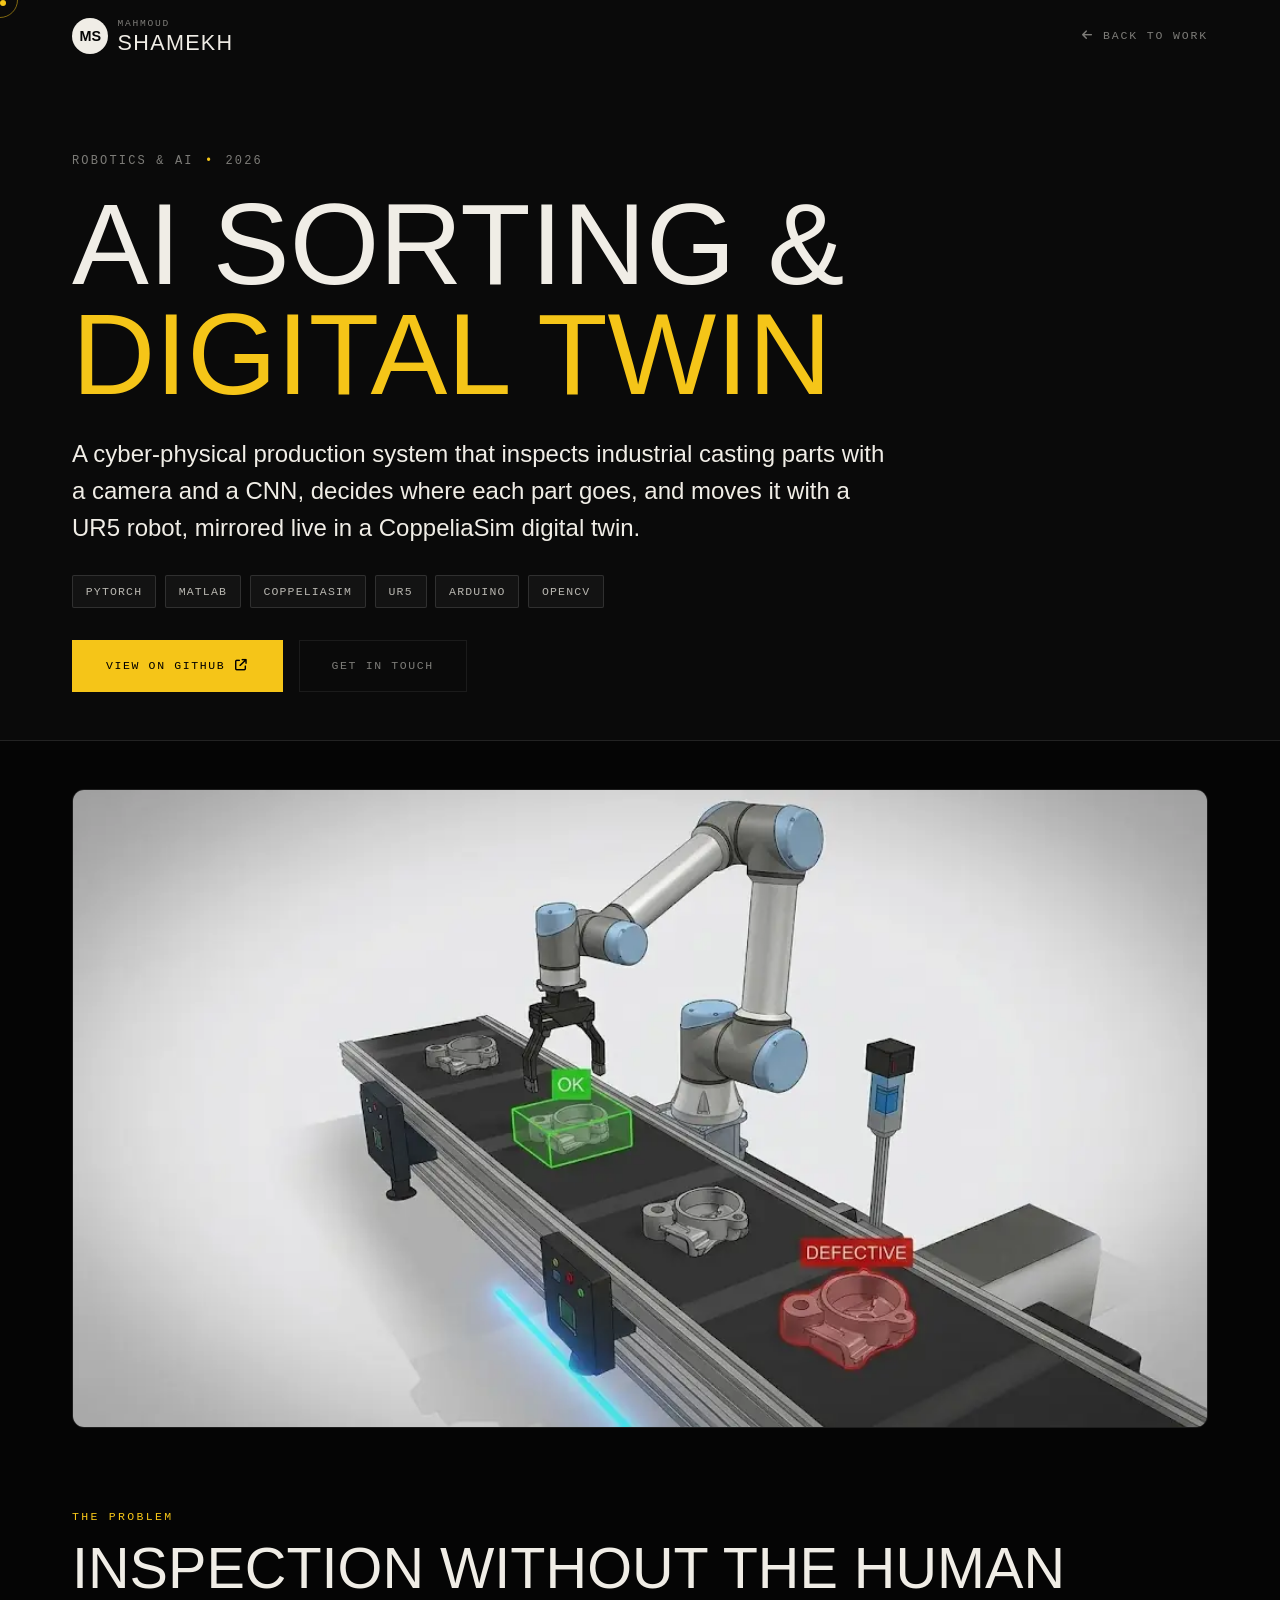
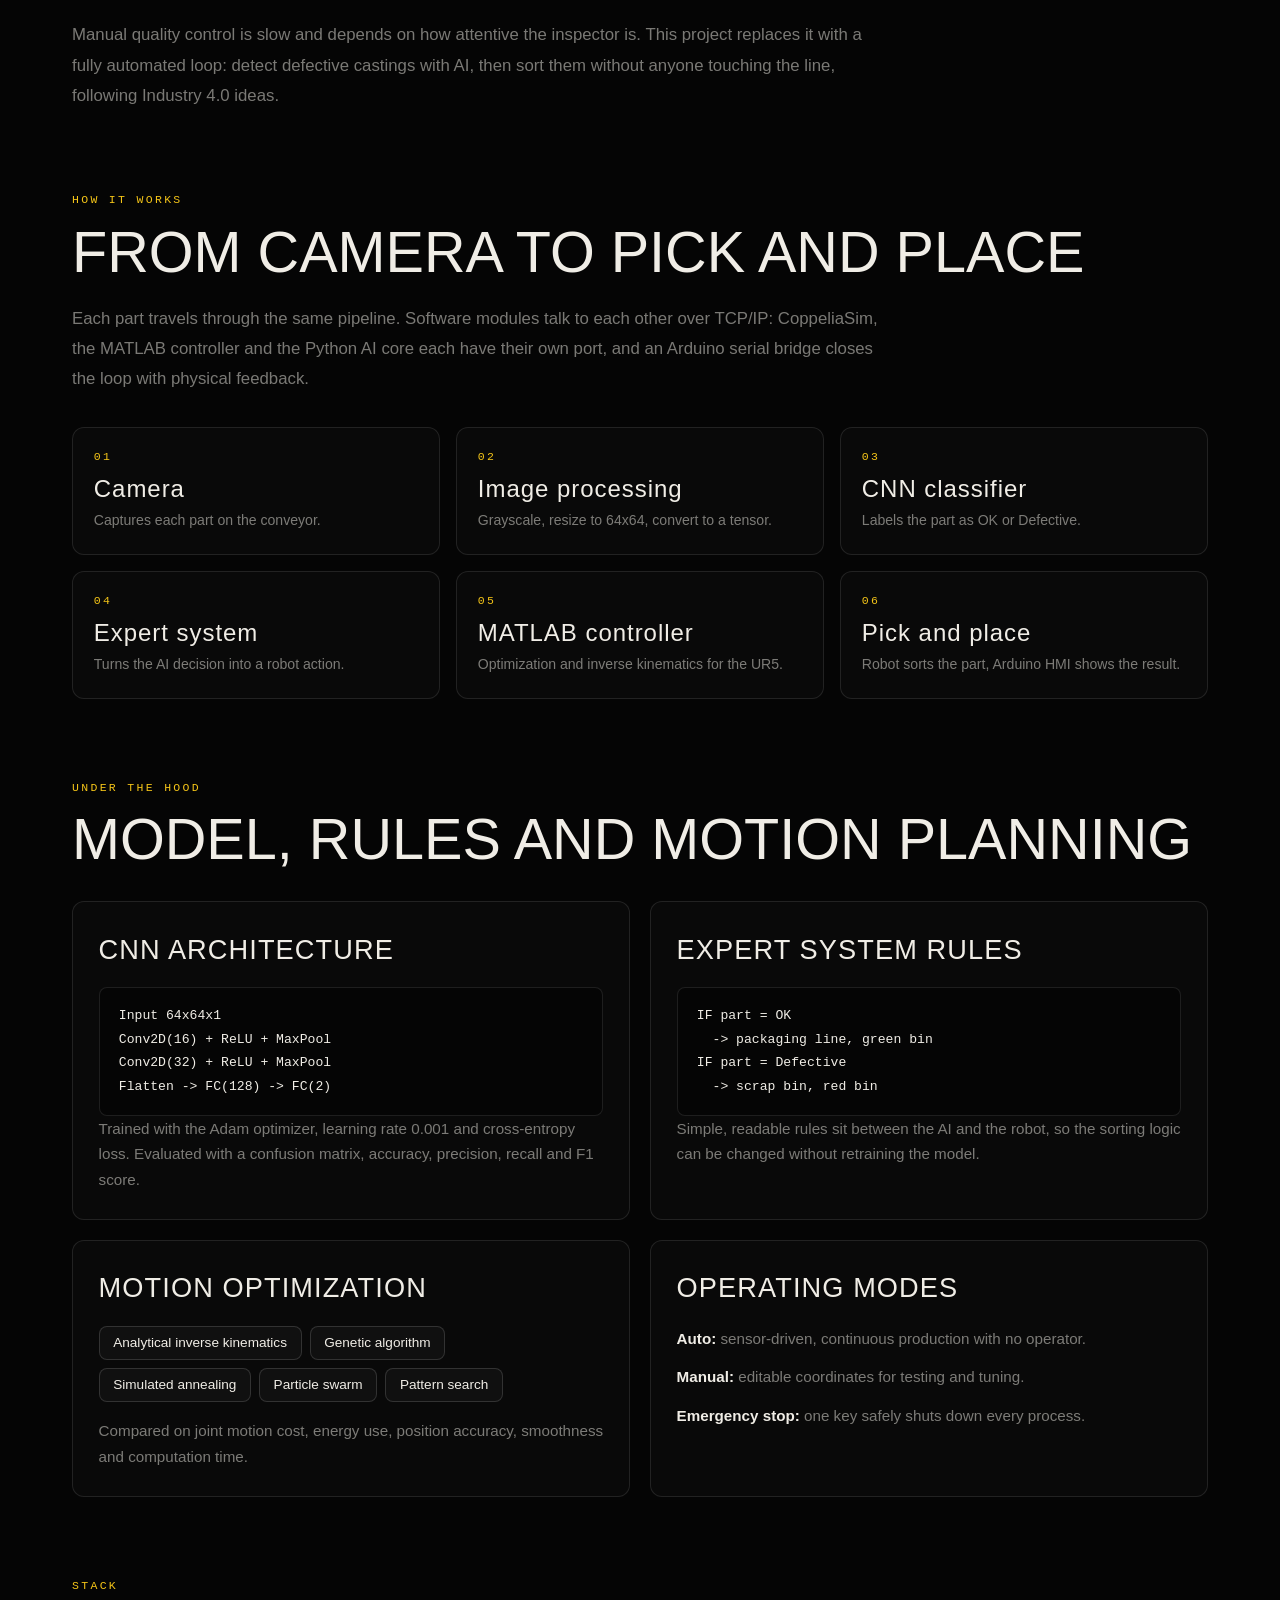
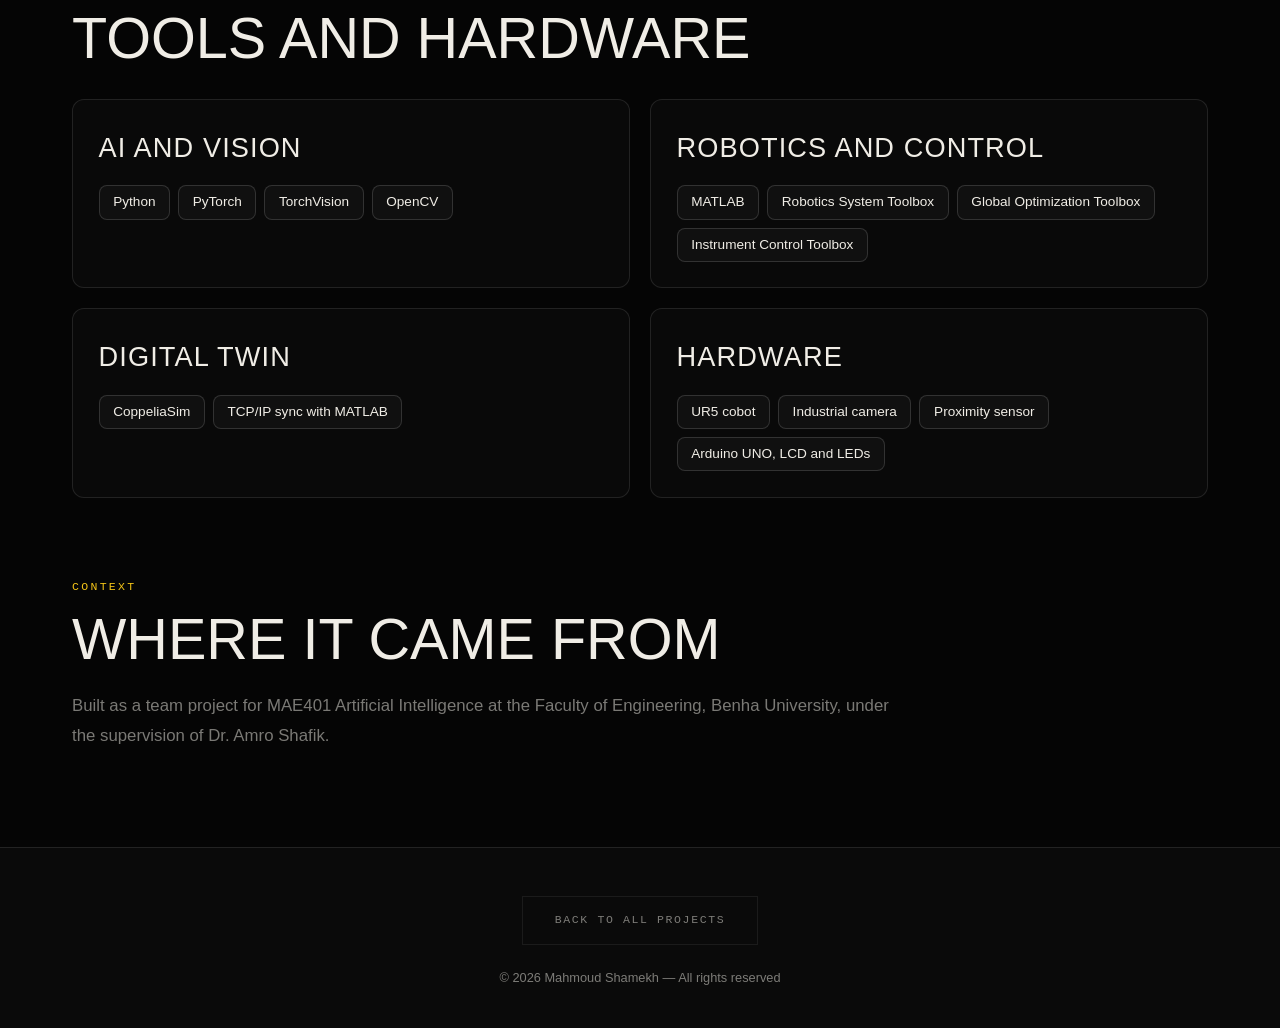
==== projects/ai-sorting-digital-twin.html @ 717ffc30 "V7" ====
<!DOCTYPE html>
<html lang="en" data-theme="dark">

<head>
  <meta charset="UTF-8" />
  <meta name="viewport" content="width=device-width, initial-scale=1.0" />
  <meta name="description"
    content="AI Sorting and Digital Twin: a cyber-physical production system that inspects casting parts with a PyTorch CNN, plans UR5 motion with MATLAB optimization and mirrors it in CoppeliaSim.">
  <meta name="theme-color" content="#0B0F19">
  <meta name="robots" content="index, follow">
  <meta name="author" content="Mahmoud Shamekh">
  <meta name="referrer" content="strict-origin-when-cross-origin">
  <meta http-equiv="Content-Security-Policy"
    content="default-src 'self'; script-src 'self'; style-src 'self' 'unsafe-inline' https://fonts.googleapis.com https://cdnjs.cloudflare.com; font-src 'self' https://fonts.gstatic.com https://cdnjs.cloudflare.com; img-src 'self' data:; connect-src 'self'; object-src 'none'; base-uri 'self'; form-action 'none'">
  <meta property="og:type" content="article">
  <meta property="og:title" content="AI Sorting and Digital Twin | Mahmoud Shamekh">
  <meta property="og:description"
    content="Fully automated inspection and sorting: PyTorch CNN defect detection, UR5 robotic sorting, MATLAB kinematics and a CoppeliaSim digital twin.">
  <meta property="og:image" content="../assets/images/project(4).webp">
  <meta name="twitter:card" content="summary_large_image">
  <title>AI Sorting and Digital Twin | Mahmoud Shamekh</title>

  <link rel="icon" type="image/png" sizes="32x32" href="../favicon-32.png">
  <link rel="icon" type="image/png" sizes="192x192" href="../favicon-192.png">
  <link rel="shortcut icon" href="../favicon.ico">
  <link rel="apple-touch-icon" href="../apple-touch-icon.png">
  <link rel="stylesheet" href="../css/base.css" />
  <link rel="stylesheet" href="../css/components.css" />
  <link rel="stylesheet" href="../css/home.css" />
  <link rel="stylesheet" href="../css/responsive.css" />
  <link rel="stylesheet" href="../css/project.css" />

  <link rel="preconnect" href="https://fonts.googleapis.com" />
  <link rel="preconnect" href="https://fonts.gstatic.com" crossorigin />
  <link
    href="https://fonts.googleapis.com/css2?family=Anton&family=Bebas+Neue&family=Space+Mono:ital,wght@0,400;0,700;1,400&family=DM+Sans:ital,opsz,wght@0,9..40,300;0,9..40,400;0,9..40,500;1,9..40,300&display=swap"
    rel="stylesheet" />
  <link rel="stylesheet" href="https://cdnjs.cloudflare.com/ajax/libs/font-awesome/6.7.2/css/all.min.css">
</head>

<body>

  <div class="cursor-dot" id="cursorDot"></div>
  <div class="cursor-ring" id="cursorRing"></div>

  <header class="pj-topbar">
    <div class="pj-topbar-inner">
      <a href="../index.html" class="nav-logo" aria-label="Back to home">
        <svg class="logo-img" viewBox="0 0 100 100" xmlns="http://www.w3.org/2000/svg">
          <circle cx="50" cy="50" r="50" fill="currentColor" />
          <text x="51" y="63" text-anchor="middle" font-family="Arial Black, sans-serif" font-size="40"
            font-weight="900" fill="var(--bg, #fff)">MS</text>
        </svg>
        <div class="logo-text">
          <span class="logo-first">MAHMOUD</span>
          <span class="logo-last">SHAMEKH</span>
        </div>
      </a>
      <a href="../index.html#projects" class="pj-back"><i class="fa-solid fa-arrow-left"></i> Back to work</a>
    </div>
  </header>

  <main>
    <section class="pj-hero">
      <div class="container">
        <div class="pj-meta"><span>Robotics &amp; AI</span><span class="dot">•</span><span>2026</span></div>
        <h1 class="pj-title">AI Sorting &amp; <span>Digital Twin</span></h1>
        <p class="pj-lead">
          A cyber-physical production system that inspects industrial casting parts with a camera and a CNN, decides
          where each part goes, and moves it with a UR5 robot, mirrored live in a CoppeliaSim digital twin.
        </p>
        <div class="pj-tags">
          <span class="pj-tag">PyTorch</span>
          <span class="pj-tag">MATLAB</span>
          <span class="pj-tag">CoppeliaSim</span>
          <span class="pj-tag">UR5</span>
          <span class="pj-tag">Arduino</span>
          <span class="pj-tag">OpenCV</span>
        </div>
        <div class="pj-actions">
          <a href="https://github.com/Shamekh21/Fully-Automated-Industrial-Inspection-Sorting-System-with-Digital-Twin"
            target="_blank" rel="noopener noreferrer" class="btn-primary">VIEW ON GITHUB <i
              class="fa-solid fa-arrow-up-right-from-square"></i></a>
          <a href="../index.html#contact" class="btn-ghost">GET IN TOUCH</a>
        </div>
      </div>
    </section>

    <section class="pj-cover">
      <div class="container">
        <img src="../assets/images/project(4).webp" alt="AI Sorting and Digital Twin project overview" decoding="async" />
      </div>
    </section>

    <section class="pj-section">
      <div class="container">
        <div class="pj-label">The problem</div>
        <h2 class="pj-h2">Inspection without the human</h2>
        <p class="pj-text">
          Manual quality control is slow and depends on how attentive the inspector is. This project replaces it with a
          fully automated loop: detect defective castings with AI, then sort them without anyone touching the line,
          following Industry 4.0 ideas.
        </p>
      </div>
    </section>

    <section class="pj-section">
      <div class="container">
        <div class="pj-label">How it works</div>
        <h2 class="pj-h2">From camera to pick and place</h2>
        <p class="pj-text">
          Each part travels through the same pipeline. Software modules talk to each other over TCP/IP: CoppeliaSim,
          the MATLAB controller and the Python AI core each have their own port, and an Arduino serial bridge closes the
          loop with physical feedback.
        </p>
        <ol class="pj-flow">
          <li><b>Camera</b><span>Captures each part on the conveyor.</span></li>
          <li><b>Image processing</b><span>Grayscale, resize to 64x64, convert to a tensor.</span></li>
          <li><b>CNN classifier</b><span>Labels the part as OK or Defective.</span></li>
          <li><b>Expert system</b><span>Turns the AI decision into a robot action.</span></li>
          <li><b>MATLAB controller</b><span>Optimization and inverse kinematics for the UR5.</span></li>
          <li><b>Pick and place</b><span>Robot sorts the part, Arduino HMI shows the result.</span></li>
        </ol>
      </div>
    </section>

    <section class="pj-section">
      <div class="container">
        <div class="pj-label">Under the hood</div>
        <h2 class="pj-h2">Model, rules and motion planning</h2>
        <div class="pj-grid">
          <div class="pj-card">
            <h3>CNN architecture</h3>
            <div class="pj-code">Input 64x64x1
Conv2D(16) + ReLU + MaxPool
Conv2D(32) + ReLU + MaxPool
Flatten -> FC(128) -> FC(2)</div>
            <p>Trained with the Adam optimizer, learning rate 0.001 and cross-entropy loss. Evaluated with a confusion
              matrix, accuracy, precision, recall and F1 score.</p>
          </div>
          <div class="pj-card">
            <h3>Expert system rules</h3>
            <div class="pj-code">IF part = OK
  -> packaging line, green bin
IF part = Defective
  -> scrap bin, red bin</div>
            <p>Simple, readable rules sit between the AI and the robot, so the sorting logic can be changed without
              retraining the model.</p>
          </div>
          <div class="pj-card">
            <h3>Motion optimization</h3>
            <div class="pj-chips">
              <span class="pj-chip">Analytical inverse kinematics</span>
              <span class="pj-chip">Genetic algorithm</span>
              <span class="pj-chip">Simulated annealing</span>
              <span class="pj-chip">Particle swarm</span>
              <span class="pj-chip">Pattern search</span>
            </div>
            <p style="margin-top:1rem">Compared on joint motion cost, energy use, position accuracy, smoothness and
              computation time.</p>
          </div>
          <div class="pj-card">
            <h3>Operating modes</h3>
            <p><b style="color:var(--text)">Auto:</b> sensor-driven, continuous production with no operator.</p>
            <p><b style="color:var(--text)">Manual:</b> editable coordinates for testing and tuning.</p>
            <p><b style="color:var(--text)">Emergency stop:</b> one key safely shuts down every process.</p>
          </div>
        </div>
      </div>
    </section>

    <section class="pj-section">
      <div class="container">
        <div class="pj-label">Stack</div>
        <h2 class="pj-h2">Tools and hardware</h2>
        <div class="pj-grid">
          <div class="pj-card">
            <h3>AI and vision</h3>
            <div class="pj-chips">
              <span class="pj-chip">Python</span><span class="pj-chip">PyTorch</span><span
                class="pj-chip">TorchVision</span><span class="pj-chip">OpenCV</span>
            </div>
          </div>
          <div class="pj-card">
            <h3>Robotics and control</h3>
            <div class="pj-chips">
              <span class="pj-chip">MATLAB</span><span class="pj-chip">Robotics System Toolbox</span><span
                class="pj-chip">Global Optimization Toolbox</span><span class="pj-chip">Instrument Control
                Toolbox</span>
            </div>
          </div>
          <div class="pj-card">
            <h3>Digital twin</h3>
            <div class="pj-chips">
              <span class="pj-chip">CoppeliaSim</span><span class="pj-chip">TCP/IP sync with MATLAB</span>
            </div>
          </div>
          <div class="pj-card">
            <h3>Hardware</h3>
            <div class="pj-chips">
              <span class="pj-chip">UR5 cobot</span><span class="pj-chip">Industrial camera</span><span
                class="pj-chip">Proximity sensor</span><span class="pj-chip">Arduino UNO, LCD and LEDs</span>
            </div>
          </div>
        </div>
      </div>
    </section>

    <section class="pj-section">
      <div class="container">
        <div class="pj-label">Context</div>
        <h2 class="pj-h2">Where it came from</h2>
        <p class="pj-text">
          Built as a team project for MAE401 Artificial Intelligence at the Faculty of Engineering, Benha University,
          under the supervision of Dr. Amro Shafik.
        </p>
      </div>
    </section>
  </main>

  <footer class="pj-footer">
    <div class="container">
      <a href="../index.html#projects" class="btn-ghost">BACK TO ALL PROJECTS</a>
      <p>&copy; 2026 Mahmoud Shamekh &mdash; All rights reserved</p>
    </div>
  </footer>

  <script src="../js/app.js"></script>
</body>

</html>
---- css/base.css ----
/* ── CSS Variables ── */
:root {
  --bg: #050505;
  --bg2: #0d0d0d;
  --bg3: #141414;
  --surface: #1a1a1a;
  --border: rgba(255, 255, 255, 0.07);
  --accent: #f5c518;
  --accent2: #ff4d1c;
  --accent3: #00c9ff;
  --text: #f0ede6;
  --text-dim: rgba(240, 237, 230, 0.5);
  --text-faint: rgba(240, 237, 230, 0.18);
  --glass-bg: rgba(5, 5, 5, 0.7);
  --glass-border: rgba(255, 255, 255, 0.08);
  --font-display: 'Bebas Neue', sans-serif;
  --font-mono: 'Space Mono', monospace;
  --font-body: 'DM Sans', sans-serif;
  --nav-h: 72px;
  --tr: 0.35s cubic-bezier(0.4, 0, 0.2, 1);
  --marquee-bg: #000000;
  --marquee-text: #f5c518;
  --marquee-diamond: #ffffff;
  /* Project variables */
  --project-row-border: rgba(255, 255, 255, 0.08);
  --project-row-hover-border: rgba(245, 197, 24, 0.35);
  --project-row-hover-bg: rgba(255, 255, 255, 0.02);
  --project-tag-bg: rgba(255, 255, 255, 0.04);
  --project-tag-border: rgba(255, 255, 255, 0.12);
  --project-tag-text: rgba(240, 237, 230, 0.75);
  --project-tag-hover-bg: rgba(245, 197, 24, 0.12);
  --project-tag-hover-border: rgba(245, 197, 24, 0.4);
  --project-preview-shadow: rgba(0, 0, 0, 0.65);
  --project-preview-border: rgba(255, 255, 255, 0.12);
}

/* ── Reset ── */
*,
*::before,
*::after {
  box-sizing: border-box;
  margin: 0;
  padding: 0;
}

html {
  scroll-behavior: smooth;
  scrollbar-width: thin;
  scrollbar-color: var(--accent) var(--bg2);
}

/* Text stays selectable/copyable; only UI chrome and media are not */
img,
button,
nav,
.nav-overlay,
.cursor-dot,
.cursor-ring,
.loader,
.hero-portrait {
  -webkit-user-select: none;
  -moz-user-select: none;
  user-select: none;
}

img {
  -webkit-user-drag: none;
}

::-webkit-scrollbar {
  width: 3px;
}

::-webkit-scrollbar-track {
  background: var(--bg2);
}

::-webkit-scrollbar-thumb {
  background: var(--accent);
}

::selection {
  background: var(--surface);
}

body {
  background: var(--bg);
  color: var(--text);
  font-family: var(--font-body);
  font-size: 16px;
  line-height: 1.6;
  overflow-x: hidden;
  cursor: none;
}

a {
  color: inherit;
  text-decoration: none;
}

button , a {
  cursor: none;
}

ul {
  list-style: none;
}

img {
  max-width: 100%;
  display: block;
}

.container {
  max-width: 1200px;
  margin: 0 auto;
  padding: 0 2rem;
}

/* Section commons */

.section-title-lg {
  font-family: var(--font-display);
  font-size: clamp(3rem, 6vw, 6rem);
  line-height: 0.9;
  letter-spacing: 0.02em;
  color: var(--text);
}

.section-title-xl {
  font-family: var(--font-display);
  font-size: clamp(3.5rem, 8vw, 8rem);
  line-height: 0.85;
  letter-spacing: 0.01em;
  color: var(--text);
}

.section-header {
  display: flex;
  justify-content: space-between;
  align-items: flex-end;
  margin-bottom: 4rem;
  border-bottom: 1px solid var(--border);
  padding-bottom: 1.5rem;
}

/* Reduced motion */
@media (prefers-reduced-motion: reduce) {
  *,
  *::before,
  *::after {
    animation-duration: 0.01ms !important;
    animation-iteration-count: 1 !important;
    transition-duration: 0.01ms !important;
    scroll-behavior: auto !important;
  }

  .reveal,
  .intro-top-label,
  .intro-title-line {
    will-change: auto;
    opacity: 1 !important;
    transform: none !important;
  }

  .slider-track,
  .intro-badge-svg {
    animation: none !important;
  }
}
---- css/components.css ----
/* LOADER */
.loader {
  position: fixed;
  inset: 0;
  z-index: 9999;
  background: var(--bg);
  display: flex;
  align-items: center;
  justify-content: center;
  transition: opacity 0.6s ease, visibility 0.6s ease;
}

.loader.done {
  opacity: 0;
  visibility: hidden;
  pointer-events: none;
}

.loader-inner {
  width: min(400px, 80vw);
  display: flex;
  flex-direction: column;
  gap: 1.5rem;
}

.loader-bar {
  height: 2px;
  background: var(--border);
  position: relative;
  overflow: hidden;
}

.loader-fill {
  height: 100%;
  background: var(--accent);
  width: 0%;
  transition: width 0.1s ease;
  box-shadow: 0 0 20px var(--accent);
}

.loader-text {
  display: flex;
  justify-content: center;
  align-items: center;
}


.loader-pct {
  font-family: var(--font-mono);
  font-size: 0.75rem;
  color: var(--accent);
  letter-spacing: 0.1em;
}

/* CUSTOM CURSOR */
.cursor-dot {
  width: 6px;
  height: 6px;
  background: var(--accent);
  border-radius: 50%;
  position: fixed;
  top: 0;
  left: 0;
  z-index: 9998;
  pointer-events: none;
  will-change: transform;
}

.cursor-ring {
  width: 36px;
  height: 36px;
  border: 1px solid rgba(245, 197, 24, 0.5);
  border-radius: 50%;
  position: fixed;
  top: 0;
  left: 0;
  z-index: 9997;
  pointer-events: none;
  will-change: transform;
  transition: width 0.3s ease, height 0.3s ease, border-color 0.3s ease;
}

body:has(a:hover) .cursor-ring,
body:has(button:hover) .cursor-ring {
  width: 56px;
  height: 56px;
  border-color: var(--accent);
}


#navbar {
  position: fixed;
  top: 0;
  left: 0;
  right: 0;
  z-index: 1000;
  height: var(--nav-h);
  background: transparent;
  transition: all 0.4s cubic-bezier(0.4, 0, 0.2, 1);
}

#navbar.scrolled {
  background: var(--glass-bg);
  backdrop-filter: blur(24px) saturate(1.6);
  -webkit-backdrop-filter: blur(24px) saturate(1.6);
  border-bottom: 1px solid var(--glass-border);
  box-shadow: 0 8px 40px rgba(0, 0, 0, 0.4);
  height: 60px;
}

#navbar.floating {
  top: 12px;
  left: 16px;
  right: 16px;
  border-radius: 16px;
  border: 1px solid var(--glass-border);
  box-shadow: 0 8px 32px rgba(0, 0, 0, 0.35), 0 2px 8px rgba(0, 0, 0, 0.2);
}

#navbar.hide {
  transform: translateY(-110%);
}

/* Hamburger (visible on projects page desktop + all mobile) */
.hamburger {
  width: 60px;
  height: 60px;
  border: none;
  background: transparent;
  border-radius: 50%;
  cursor: pointer;
  position: relative;
  display: grid;
  place-items: center;
  transition: background-color .35s ease, box-shadow .35s ease,
    opacity .3s ease, transform .35s ease;
  pointer-events: auto;
  padding: 0;
}

.hamburger span {
  position: absolute;
  height: 3px;
  width: 36px;
  background: #fff;
  border-radius: 999px;
  transition: width .3s ease, background-color .35s ease, transform .3s ease;
}

.hamburger span:first-child {
  transform: translateY(-6px);
}

.hamburger span:last-child {
  transform: translateY(6px);
}

.hamburger:hover span {
  width: 46px;
}

body.menu-open .hamburger {
  opacity: 0;
  pointer-events: none;
  transform: scale(0.85);
}

/*
   MOBILE NAV OVERLAY  (shared)
 */
.nav-overlay {
  position: fixed;
  inset: 0;
  z-index: 3000;
  pointer-events: none;
}

.nav-overlay.open {
  pointer-events: auto;
}

.nav-backdrop {
  position: absolute;
  inset: 0;
  background: rgba(0, 0, 0, 0.62);
  opacity: 0;
  transition: opacity 0.4s ease;
  backdrop-filter: blur(8px);
  -webkit-backdrop-filter: blur(8px);
}

.nav-overlay.open .nav-backdrop {
  opacity: 1;
}

.nav-panel {
  position: absolute;
  top: 0;
  right: 0;
  bottom: 0;
  width: min(580px, 88vw);
  min-width: 280px;
  background: #1f1f1f;
  transform: translateX(100%);
  transition: transform 0.45s cubic-bezier(.4, 0, .2, 1);
  display: flex;
  flex-direction: column;
  padding: 112px 32px 48px;
  overflow-y: auto;
}

.nav-overlay.open .nav-panel {
  transform: translateX(0);
}

.nav-close {
  position: fixed;
  top: 24px;
  right: 24px;
  width: 64px;
  height: 64px;
  border-radius: 50%;
  background: var(--accent);
  border: none;
  cursor: pointer;
  display: grid;
  place-items: center;
  z-index: 4000;
  opacity: 0;
  transform: scale(0.7);
  transition: opacity .35s ease .15s, transform .35s ease .15s;
  pointer-events: none;
  color: #000;
  box-shadow: 0 12px 30px rgba(245, 197, 24, 0.25);
}

.nav-overlay.open .nav-close {
  opacity: 1;
  transform: scale(1);
  pointer-events: auto;
}

.nav-section-label,
.nav-socials-label {
  font-family: var(--font-mono);
  font-size: 11px;
  letter-spacing: .18em;
  text-transform: uppercase;
  color: rgba(240, 237, 230, .28);
}

.nav-section-label {
  margin-bottom: 34px;
}

.nav-socials-label {
  margin-bottom: 22px;
  margin-top: 24px;
}

.nav-panel-links {
  list-style: none;
  margin: 0 0 42px;
  padding: 0;
}

.nav-panel-links li {
  overflow: hidden;
}

.nav-panel-links a {
  display: block;
  font-size: clamp(30px, min(8vw, 8.5vh), 64px);
  font-weight: 300;
  color: var(--text);
  line-height: 1.06;
  letter-spacing: -0.03em;
  transform: translateY(44px);
  opacity: 0;
  transition: color .25s ease,
    transform .45s cubic-bezier(.4, 0, .2, 1),
    opacity .45s ease;
}

.nav-overlay.open .nav-panel-links a {
  transform: translateY(0);
  opacity: 1;
}

.nav-overlay.open .nav-panel-links li:nth-child(1) a {
  transition-delay: .10s;
}

.nav-overlay.open .nav-panel-links li:nth-child(2) a {
  transition-delay: .16s;
}

.nav-overlay.open .nav-panel-links li:nth-child(3) a {
  transition-delay: .22s;
}

.nav-overlay.open .nav-panel-links li:nth-child(4) a {
  transition-delay: .28s;
}

.nav-overlay.open .nav-panel-links li:nth-child(5) a {
  transition-delay: .34s;
}

.nav-overlay.open .nav-panel-links li:nth-child(6) a {
  transition-delay: .40s;
}

.nav-overlay.open .nav-panel-links li:nth-child(7) a {
  transition-delay: .46s;
}

.nav-panel-links a:hover,
.nav-panel-links a.active {
  color: var(--accent);
}

.nav-socials {
  display: flex;
  gap: 26px;
  flex-wrap: wrap;
}

.nav-socials a {
  font-size: 15px;
  color: rgba(240, 237, 230, .85);
  transition: color .25s ease;
}

.nav-socials a:hover {
  color: var(--accent);
}

/* Scroll reveal */
/* Scroll reveal animation removed: content is visible immediately */
.reveal {
  opacity: 1;
  transform: none;
}

.delay-1 {
  transition-delay: 0.1s !important;
}

.delay-2 {
  transition-delay: 0.2s !important;
}

.delay-3 {
  transition-delay: 0.35s !important;
}

.delay-4 {
  transition-delay: 0.5s !important;
}

/* Footer (shared) */
    .footer {
      background: var(--bg);
      color: var(--text);
      font-family: var(--font-body);
      overflow: hidden;
      position: relative;
    }
 
    /* thin top rule */
    .footer-rule {
      width: 100%;
      height: 1px;
      background: var(--border);
    }
 
    /* ── grid body ── */
    .footer-body {
      padding: 3.5rem 0 1.5rem;
    }
 
    .footer-grid {
      display: grid;
      grid-template-columns: 1.6fr 1fr 0.8fr;
      gap: 3rem;
      align-items: start;
    }
 
    /* ── column labels ── */
    .footer-col-label {
      font-family: var(--font-mono);
      font-size: 0.65rem;
      letter-spacing: 0.18em;
      color: var(--text-dim);
      text-transform: uppercase;
      margin-bottom: 1.25rem;
    }
 
    /* ── GET IN TOUCH ── */
    .footer-email-row {
      display: flex;
      align-items: center;
      gap: 0.75rem;
      margin-bottom: 0.9rem;
    }
 
    .footer-avatar {
      width: 36px;
      height: 36px;
      border-radius: 50%;
      overflow: hidden;
      border: 1.5px solid var(--border);
      flex-shrink: 0;
    }
 
    .footer-avatar img {
      width: 100%;
      height: 100%;
      object-fit: cover;
    }
 
    .footer-email-link {
      font-family: var(--font-mono);
      font-size: 0.78rem;
      color: var(--text);
      word-break: break-all;
      transition: opacity var(--tr);
    }
 
    .footer-email-link:hover { opacity: 0.7; }
 
    .footer-tagline {
      font-size: 0.8rem;
      color: var(--text-dim);
      line-height: 1.55;
      max-width: 320px;
    }
 
    /* ── NAVIGATION ── */
    .footer-nav-list {
      display: flex;
      flex-direction: column;
      gap: 0.55rem;
    }
 
    .footer-nav-list a {
      font-size: 0.82rem;
      color: var(--text-dim);
      display: flex;
      align-items: center;
      gap: 0.5rem;
      transition: color var(--tr);
    }
 
    .footer-nav-list a:hover { color: var(--text); }
 
    .footer-nav-dash {
      color: var(--text-faint);
      font-family: var(--font-mono);
      font-size: 0.7rem;
      letter-spacing: -0.08em;
    }
 
    /* ── CONNECT / socials ── */
    .footer-socials {
      display: flex;
      gap: 0.65rem;
      flex-wrap: wrap;
    }
 
    .footer-social-btn {
      width: 36px;
      height: 36px;
      border-radius: 50%;
      border: 1px solid var(--border);
      display: flex;
      align-items: center;
      justify-content: center;
      font-size: 0.85rem;
      color: var(--text-dim);
      transition: border-color var(--tr), color var(--tr), background var(--tr);
    }
 
    .footer-social-btn:hover {
      border-color: var(--accent);
      color: var(--accent);
      background: rgba(245, 197, 24, 0.06);
    }
 
    /* ── BIG WORDMARK ── */
    .footer-wordmark {
      text-align: center;
      font-family: var(--font-display);
      font-size: clamp(5rem, 14vw, 13rem);
      letter-spacing: -0.01em;
      line-height: 1;
      color: transparent;
      -webkit-text-stroke: 1.5px rgba(255,255,255,0.10);
      user-select: none;
      padding: 1rem 0 0;
      position: relative;
    }
 
    .footer-tm {
      font-family: var(--font-body);
      font-size: 0.18em;
      vertical-align: super;
      color: rgba(255,255,255,0.12);
      -webkit-text-stroke: 0;
      letter-spacing: 0;
    }
 
    /* ── copyright bar ── */
    .footer-bottom {
      text-align: center;
      padding: 1rem 0 0.5rem;
      font-size: 0.78rem;
      color: var(--text-dim);
      font-family: var(--font-mono);
    }
 
    .footer-bottom-link {
      color: var(--accent);
      transition: opacity var(--tr);
    }
 
    .footer-bottom-link:hover { opacity: 0.7; }
---- css/home.css ----
.nav-inner {
  max-width: 1200px;
  margin: 0 auto;
  padding: 0 2rem;
  height: 100%;
  display: flex;
  align-items: center;
  justify-content: space-between;
  gap: 2rem;
}

.nav-logo {
  display: flex;
  align-items: center;
  gap: 0.6rem;
}

.logo-img {
  width: 36px;
  height: 36px;
  color: var(--text);
  flex-shrink: 0;
}

.logo-text {
  display: flex;
  flex-direction: column;
  line-height: 1;
}

.logo-first {
  font-family: var(--font-mono);
  font-size: 0.6rem;
  letter-spacing: 0.18em;
  margin-bottom: 3px;
  color: var(--text-dim);
}

.logo-last {
  font-family: var(--font-display);
  font-size: 1.35rem;
  letter-spacing: 0.06em;
  color: var(--text);
}

.intro-section {
  position: relative;
  width: 100%;
  height: 100vh;
  height: 100dvh;
  min-height: 620px;
  background-color: #0a0a0a;
  border-bottom: 1px solid rgba(255, 255, 255, 0.1);
  display: flex;
  flex-direction: column;
  align-items: center;
  justify-content: flex-start;
  overflow: hidden;
  z-index: 2;
  will-change: transform, opacity;
}

.intro-section::before {
  content: '';
  position: absolute;
  inset: 0;
  background-image: radial-gradient(rgba(240, 237, 230, 0.1) 1px, transparent 1px);
  background-size: 28px 28px;
  -webkit-mask-image: radial-gradient(ellipse at 50% 42%, #000 15%, transparent 72%);
  mask-image: radial-gradient(ellipse at 50% 42%, #000 15%, transparent 72%);
  pointer-events: none;
  z-index: 0;
}

.intro-container {
  position: relative;
  z-index: 2;
  display: flex;
  flex-direction: column;
  align-items: center;
  text-align: center;
  width: 100%;
  max-width: 96vw;
  padding: calc(var(--nav-h) + 8vh) 1.5rem 0;
  user-select: none;
}

/* Top Label */
.intro-top-label {
  font-family: var(--font-mono, 'Space Mono', monospace);
  font-size: clamp(0.65rem, 1.1vw, 0.85rem);
  font-weight: 400;
  letter-spacing: 0.28em;
  color: rgba(240, 237, 230, 0.6);
  text-transform: uppercase;
  margin-bottom: clamp(0.8rem, 2.4vh, 1.8rem);
}

/* Main Title */
.intro-title-wrapper {
  width: 100%;
  padding: 0.05em 0;
}

.intro-title {
  display: flex;
  flex-direction: column;
  align-items: center;
  justify-content: center;
  width: 100%;
  margin: 0;
  padding: 0;
}

.intro-title-line {
  display: block;
  font-family: 'Anton', 'Bebas Neue', var(--font-display), sans-serif;
  font-size: clamp(4rem, min(13.5vw, 25vh), 14rem);
  font-weight: 900;
  line-height: 0.9;
  text-transform: uppercase;
  letter-spacing: -0.01em;
  width: 100%;
  margin: 0;
  text-align: center;
  white-space: nowrap;
}

.intro-title-fill {
  color: var(--accent);
}

.intro-title-outline {
  color: transparent;
  -webkit-text-stroke: 1.5px var(--accent);
  letter-spacing: 0.02em;
}

/* Portrait cutout: overlaps the outlined line */
.hero-portrait {
  position: absolute;
  left: 0;
  right: 0;
  margin: 0 auto;
  bottom: 0;
  height: min(52vh, 620px);
  aspect-ratio: 840 / 870;
  z-index: 3;
  pointer-events: none;
  -webkit-mask-image: linear-gradient(to bottom, #000 0%, #000 62%, transparent 98%);
  mask-image: linear-gradient(to bottom, #000 0%, #000 62%, transparent 98%);
  will-change: transform, opacity;
}

.hero-portrait img {
  width: 100%;
  height: 100%;
  object-fit: contain;
  object-position: bottom center;
  filter: grayscale(1) brightness(0.78) contrast(1.15);
}

/* Bottom-left bio */
.hero-bio {
  position: absolute;
  left: max(2rem, calc((100vw - 1200px) / 2 + 2rem));
  bottom: 3rem;
  max-width: 300px;
  z-index: 4;
  text-align: left;
}

.hero-bio-lead {
  font-family: var(--font-display);
  font-size: clamp(1.4rem, 2vw, 1.9rem);
  letter-spacing: 0.04em;
  color: var(--text);
  line-height: 1.05;
  margin-bottom: 0.6rem;
}

.hero-bio-text {
  font-size: 0.85rem;
  line-height: 1.6;
  color: var(--text-dim);
}

/* CTA buttons: centered over the portrait fade */
.hero-cta {
  position: absolute;
  left: 0;
  right: 0;
  margin: 0 auto;
  width: max-content;
  bottom: 2.5rem;
  display: flex;
  gap: 1rem;
  z-index: 5;
  white-space: nowrap;
}

.hero-cta .btn-ghost {
  color: var(--text);
  background: rgba(5, 5, 5, 0.6);
  backdrop-filter: blur(6px);
}

/* Rotating Circle Badge */
.intro-badge {
  position: absolute;
  bottom: 3rem;
  right: 3rem;
  width: 150px;
  height: 150px;
  display: flex;
  align-items: center;
  justify-content: center;
  z-index: 5;
  cursor: pointer;
  transition: transform 0.4s cubic-bezier(0.25, 1, 0.5, 1), filter 0.4s ease;
  pointer-events: auto;
}

.intro-badge-svg {
  width: 100%;
  height: 100%;
  animation: introSpin 18s linear infinite;
  transform-origin: center center;
}

@keyframes introSpin {
  from {
    transform: rotate(0deg);
  }

  to {
    transform: rotate(360deg);
  }
}

.intro-badge:hover {
  transform: scale(1.12);
  filter: drop-shadow(0 0 16px rgba(255, 255, 255, 0.45));
  cursor: none;
}


.btn-primary {
  display: inline-flex;
  align-items: center;
  gap: 0.6rem;
  font-family: var(--font-mono);
  font-size: 0.72rem;
  letter-spacing: 0.14em;
  text-transform: uppercase;
  color: #000;
  background: var(--accent);
  padding: 0.9rem 2rem;
  border: 2px solid var(--accent);
  position: relative;
  overflow: hidden;
  transition: all var(--tr);
}

.btn-primary::before {
  content: '';
  position: absolute;
  inset: 0;
  background: #000;
  transform: scaleX(0);
  transform-origin: right;
  transition: transform 0.4s ease;
}

.btn-primary:hover {
  color: var(--accent);
}

.btn-primary:hover::before {
  transform: scaleX(1);
  transform-origin: left;
}

.btn-primary span,
.btn-primary i {
  position: relative;
  z-index: 1;
}

.btn-ghost {
  display: inline-flex;
  align-items: center;
  gap: 0.6rem;
  font-family: var(--font-mono);
  font-size: 0.72rem;
  letter-spacing: 0.14em;
  text-transform: uppercase;
  color: var(--text-dim);
  padding: 0.9rem 2rem;
  border: 1px solid var(--border);
  transition: all var(--tr);
}

.btn-ghost:hover {
  color: var(--text);
  border-color: var(--text);
}

.xp-section {
  background: #0a0a0a;
}

.xp-header {
  max-width: 1200px;
  margin: 0 auto;
  padding: 120px 48px 64px;
}

.xp-header-title {
  font-family: 'Anton', sans-serif;
  font-size: clamp(72px, 10vw, 130px);
  line-height: 0.92;
  letter-spacing: -0.01em;
  color: #ffffff;
  margin: 0;
  text-transform: uppercase;
}

.xp-header-title span {
  color: #f5c518;
}

.xp-header-divider {
  width: 100%;
  height: 1px;
  background: #222;
  margin-top: 48px;
}

.xp-stack {
  position: relative;
}

.xp-card {
  position: sticky;
  background: #0a0a0a;
  border-top: 1px solid #222;
}

.xp-card-body-outer {
  display: grid;
  grid-template-rows: 1fr;
  transition: grid-template-rows 0.55s cubic-bezier(0.4, 0, 0.2, 1);
}

.xp-card--collapsed .xp-card-body-outer {
  grid-template-rows: 0fr;
}

.xp-card-body-inner {
  overflow: hidden;
  opacity: 1;
  transform: translateY(0);
  transition:
    opacity 0.45s ease 0.05s,
    transform 0.45s ease 0.05s;
}

.xp-card--collapsed .xp-card-body-inner {
  opacity: 0;
  transform: translateY(8px);
  transition:
    opacity 0.3s ease,
    transform 0.3s ease;
}

.xp-card-title {
  transition: color 0.4s ease;
}

.xp-card--collapsed .xp-card-title {
  color: #666;
}

.xp-card--expanded .xp-card-header {}

.xp-card-header {
  max-width: 1200px;
  margin: 0 auto;
  padding: 26px 48px;
  display: flex;
  align-items: center;
  gap: 24px;
  user-select: none;
}

.xp-card-index {
  font-family: 'Space Mono', monospace;
  font-size: 11px;
  letter-spacing: 0.18em;
  color: #444;
  min-width: 28px;
  flex-shrink: 0;
}

.xp-card-logo-wrap {
  width: 46px;
  height: 46px;
  min-width: 46px;
  border-radius: 50%;
  border: 1px solid rgba(255, 255, 255, 0.1);
  background: rgba(255, 255, 255, 0.03);
  display: flex;
  align-items: center;
  justify-content: center;
  overflow: hidden;
  flex-shrink: 0;
}


.xp-card-logo {
  width: 100%;
  height: 100%;
  object-fit: cover;
  border-radius: 50%;
  display: block;
}

.xp-card-logo:not([src]),
.xp-card-logo[src=""] {
  opacity: 0;
}

.xp-card-title {
  font-family: 'DM Sans', sans-serif;
  font-size: clamp(22px, 3.2vw, 38px);
  font-weight: 500;
  color: #ffffff;
  margin: 0;
  line-height: 1.1;
  letter-spacing: -0.02em;
}

.xp-card-meta {
  margin-left: auto;
  display: flex;
  flex-direction: column;
  align-items: flex-end;
  gap: 4px;
  flex-shrink: 0;
}

.xp-card-company {
  font-family: 'Space Mono', monospace;
  font-size: 10px;
  letter-spacing: 0.2em;
  color: #444;
  text-transform: uppercase;
  transition: color 0.4s ease;
}

.xp-card-date {
  font-family: 'Space Mono', monospace;
  font-size: 10px;
  letter-spacing: 0.1em;
  color: #333;
  transition: color 0.4s ease;
}

.xp-card--expanded .xp-card-company {
  color: #666;
}

.xp-card--expanded .xp-card-date {
  color: #555;
}

.xp-card-body {
  max-width: 1200px;
  margin: 0 auto;
  padding: 0 48px 52px;
}

.xp-card-desc {
  font-family: 'DM Sans', sans-serif;
  font-size: clamp(14px, 1.4vw, 16px);
  line-height: 1.8;
  color: #888;
  max-width: 680px;
  margin: 0 0 36px;
}

.xp-points {
  list-style: none;
  margin: 0;
  padding: 0;
}

.xp-point {
  display: flex;
  align-items: center;
  gap: 28px;
  padding: 17px 0;
  border-top: 1px solid #1b1b1b;
  transition: border-color 0.3s ease;
}

.xp-point:last-child {
  border-bottom: 1px solid #1b1b1b;
}

.xp-point-num {
  font-family: 'Space Mono', monospace;
  font-size: 10px;
  letter-spacing: 0.1em;
  color: #333;
  min-width: 22px;
  flex-shrink: 0;
  transition: color 0.3s ease;
}

.xp-point:hover {
  color: #666;
}

.xp-point-bullet {
  font-family: 'DM Sans', sans-serif;
  font-size: 15px;
  line-height: 1;
  color: #4a4a4a;
  min-width: 22px;
  flex-shrink: 0;
  display: inline-flex;
  align-items: center;
  transition: color 0.3s ease, transform 0.3s ease;
}

.xp-point:hover .xp-point-bullet {
  color: var(--accent, #f5c518);
  transform: translateX(4px);
}

.xp-point-text {
  font-family: 'DM Sans', sans-serif;
  font-size: clamp(15px, 1.6vw, 18px);
  font-weight: 400;
  color: #cccccc;
  line-height: 1.4;
  letter-spacing: -0.01em;
  transition: color 0.3s ease;
}

.xp-point:hover .xp-point-text {
  color: #ffffff;
}

.xp-tags {
  display: flex;
  flex-wrap: wrap;
  gap: 10px;
  margin-top: 32px;
}

.xp-tag {
  font-family: 'Space Mono', monospace;
  font-size: 10px;
  letter-spacing: 0.15em;
  text-transform: uppercase;
  color: #4a4a4a;
  border: 1px solid #1e1e1e;
  padding: 5px 12px;
  border-radius: 2px;
  transition: color 0.25s, border-color 0.25s;
}

.xp-tag:hover {
  color: #bbb;
  border-color: #444;
}

.xp-bottom-spacer {
  height: 80px;
  background: #0a0a0a;
}

/* Projects section */

.projects-section {
  padding: 8rem 0;
  background: var(--bg);
  position: relative;
}

.projects-header {
  display: flex;
  align-items: flex-end;
  justify-content: space-between;
  margin-bottom: 3.5rem;
  gap: 2rem;
}

.projects-header-left {
  flex: 1;
}

/* Projects list */
.projects-list {
  display: flex;
  flex-direction: column;
  width: 100%;
  position: relative;
}

/* Project row */
.project-row {
  position: relative;
  width: 100%;
  border-bottom: 1px solid var(--project-row-border);
  transition: opacity 0.4s cubic-bezier(0.2, 0.65, 0.2, 1),
    border-color 0.35s ease,
    background-color 0.35s ease;
}

.project-row:first-child {
  border-top: 1px solid var(--project-row-border);
}

/* Opacity reduction when hovering any project */
.projects-list.has-hovered-item .project-row:not(.is-hovered) {
  opacity: 0.35;
}

.project-row.is-hovered {
  opacity: 1;
  border-bottom-color: var(--project-row-hover-border);
  background: var(--project-row-hover-bg);
}

/* Row link wrapper */
.project-row-link {
  display: flex;
  align-items: center;
  justify-content: space-between;
  padding: 2.8rem 1.5rem;
  text-decoration: none;
  color: var(--text);
  gap: 2rem;
  width: 100%;
}

.project-row-left {
  display: flex;
  align-items: flex-start;
  gap: 2.5rem;
  flex: 1;
}

.project-row-num {
  font-family: var(--font-mono);
  font-size: 0.85rem;
  letter-spacing: 0.14em;
  color: var(--accent);
  padding-top: 0.35rem;
}

.project-row-info {
  display: flex;
  flex-direction: column;
  gap: 0.6rem;
  max-width: 780px;
}

.project-row-top {
  display: flex;
  align-items: center;
  gap: 0.6rem;
  font-family: var(--font-mono);
  font-size: 0.72rem;
  letter-spacing: 0.14em;
  text-transform: uppercase;
  color: var(--text-dim);
}

.project-row-dot {
  color: var(--accent);
}

.project-row-title {
  font-family: var(--font-display);
  font-size: clamp(2rem, 4.2vw, 4.2rem);
  line-height: 0.95;
  letter-spacing: 0.02em;
  color: var(--text);
  margin: 0.2rem 0 0.4rem;
  transition: color var(--tr), transform var(--tr);
}

.project-row.is-hovered .project-row-title {
  color: var(--accent);
  transform: translateX(8px);
}

.project-row-desc {
  font-family: var(--font-body);
  font-size: 0.95rem;
  line-height: 1.65;
  color: var(--text-dim);
  margin-bottom: 0.6rem;
}

.project-row-tags {
  display: flex;
  gap: 8px;
  flex-wrap: wrap;
}

.project-tag {
  font-family: var(--font-mono);
  font-size: 0.68rem;
  letter-spacing: 0.08em;
  text-transform: uppercase;
  padding: 5px 12px;
  border-radius: 999px;
  border: 1px solid var(--project-tag-border);
  background: var(--project-tag-bg);
  color: var(--project-tag-text);
  transition: border-color var(--tr), background-color var(--tr), color var(--tr);
}

.project-row.is-hovered .project-tag {
  border-color: var(--project-tag-hover-border);
  background-color: var(--project-tag-hover-bg);
  color: var(--accent);
}



/* Mobile inline image preview (hidden on desktop) */
.project-row-mobile-img {
  display: none;
}

/* Floating cursor preview container */
.projects-hover-preview {
  position: fixed;
  top: 0;
  left: 0;
  pointer-events: none;
  z-index: 95;
  will-change: transform;
}

.projects-preview-inner {
  width: 360px;
  height: 230px;
  border-radius: 16px;
  overflow: hidden;
  background: var(--bg3);
  border: 1px solid var(--project-preview-border);
  box-shadow: 0 25px 60px var(--project-preview-shadow);
  opacity: 0;
  transform: scale(0.85);
  transform-origin: center center;
  transition: opacity 0.35s cubic-bezier(0.2, 0.65, 0.2, 1),
    transform 0.35s cubic-bezier(0.2, 0.65, 0.2, 1);
}

.projects-hover-preview.is-active .projects-preview-inner {
  opacity: 1;
  transform: scale(1);
}

.projects-preview-img {
  width: 100%;
  height: 100%;
  object-fit: cover;
  display: block;
}

/* SKILLS */

.skills-section {
  padding: 8rem 0;
  background: var(--bg);
}

.skills-grid {
  display: grid;
  grid-template-columns: repeat(2, minmax(0, 1fr));
  gap: 1.25rem;
  margin-top: 2rem;
}

.skills-card {
  border: 1px solid rgba(255, 255, 255, 0.1);
  border-radius: 12px;
  padding: 1.75rem;
  background: rgba(255, 255, 255, 0.02);
  transition: border-color var(--tr), background var(--tr);
}

.skills-card:hover {
  border-color: rgba(245, 197, 24, 0.35);
  background: rgba(255, 255, 255, 0.035);
}

.skills-card-head {
  display: flex;
  align-items: baseline;
  gap: 0.9rem;
  margin-bottom: 1.2rem;
}

.skills-card-num {
  font-family: var(--font-mono);
  font-size: 0.72rem;
  letter-spacing: 0.2em;
  color: var(--accent);
}

.skills-card-title {
  font-family: var(--font-display);
  font-size: 2rem;
  font-weight: 400;
  letter-spacing: 0.04em;
  line-height: 1;
  color: var(--text);
  text-transform: uppercase;
}

.skills-chips {
  display: flex;
  flex-wrap: wrap;
  gap: 0.55rem;
}

.skills-chip {
  font-size: 0.85rem;
  line-height: 1.2;
  color: var(--text);
  background: rgba(255, 255, 255, 0.03);
  border: 1px solid rgba(255, 255, 255, 0.14);
  border-radius: 8px;
  padding: 0.55rem 0.9rem;
  transition: border-color var(--tr), color var(--tr);
}

.skills-chip:hover {
  border-color: rgba(245, 197, 24, 0.5);
  color: var(--accent);
}

/* EDUCATION */

.education-section {
  padding: 6rem 0;
  background: var(--bg);
}

.edu-card {
  display: grid;
  grid-template-columns: 1fr 2fr;
  gap: 4rem;
  background: var(--surface);
  border: 1px solid var(--border);
  padding: 4rem;
  position: relative;
  overflow: hidden;
  transition: border-color var(--tr);
}

.edu-card:hover {
  border-color: rgba(245, 197, 24, .15);
}

.edu-glow {
  position: absolute;
  top: -100px;
  right: -100px;
  width: 300px;
  height: 300px;
  border-radius: 50%;
  background: radial-gradient(circle, rgba(245, 197, 24, .04) 0%, transparent 70%);
  pointer-events: none;
}

.edu-uni {
  font-family: var(--font-display);
  font-size: clamp(2.5rem, 5vw, 5rem);
  line-height: 0.9;
  color: var(--text);
  letter-spacing: 0.02em;
}

.edu-right {
  display: flex;
  flex-direction: column;
  justify-content: center;
  gap: 1.5rem;
}

.edu-degree h3 {
  font-family: var(--font-display);
  font-size: 1.6rem;
  letter-spacing: 0.04em;
  color: var(--text);
  margin-bottom: 0.4rem;
  line-height: 1.1;
}

.edu-degree p {
  font-size: 0.85rem;
  color: var(--text-dim);
}

.edu-meta {
  display: flex;
  gap: 1rem;
  flex-wrap: wrap;
}

.edu-year-tag {
  display: inline-flex;
  align-items: center;
  gap: 0.5rem;
  font-family: var(--font-mono);
  font-size: 0.65rem;
  letter-spacing: 0.12em;
  color: var(--accent);
  border: 1px solid rgba(245, 197, 24, .2);
  padding: 0.4rem 0.9rem;
  background: rgba(245, 197, 24, .04);
  text-transform: uppercase;
}

/* CERTIFICATES */

.certificates-section {
  padding: 8rem 0;
  background: var(--bg);
}

.slider-container {
  overflow: hidden;
  width: 100%;
  padding: 1rem 0;
}

.slider-track {
  display: flex;
  gap: 1.5rem;
  width: max-content;
  animation: scrollCerts 25s linear infinite;
  will-change: transform;
}

.slider-track:hover {
  animation-play-state: paused;
}

.cert-card {
  width: 320px;
  flex-shrink: 0;
  display: flex;
  flex-direction: column;
  position: relative;
  overflow: hidden;
  background: var(--surface);
  border: 1px solid var(--border);
  transition: transform .4s ease, background .4s ease, box-shadow .4s ease;
}

.cert-card:hover {
  background: var(--bg3);
  transform: scale(1.05);
  box-shadow: 0 10px 30px rgba(0, 0, 0, .3);
  z-index: 10;
}

.cert-image {
  width: 100%;
  height: 200px;
  overflow: hidden;
}

.cert-image img {
  width: 100%;
  height: 100%;
  object-fit: cover;
  transition: transform .5s ease;
}

.cert-card:hover .cert-image img {
  transform: scale(1.1);
}

.cert-content {
  padding: 1.5rem;
  display: flex;
  gap: 1.2rem;
  align-items: flex-start;
  flex-grow: 1;
}

.cert-stripe {
  position: absolute;
  top: 0;
  left: 0;
  width: 3px;
  height: 0;
  background: var(--accent);
  transition: height .4s ease;
  z-index: 2;
}

.cert-card:hover .cert-stripe {
  height: 100%;
}

.cert-icon {
  color: var(--accent);
  font-size: 1.2rem;
  margin-top: 0.15rem;
  flex-shrink: 0;
  transition: transform .3s ease;
}

.cert-card:hover .cert-icon {
  transform: rotate(10deg) scale(1.1);
}

.cert-issuer {
  font-family: var(--font-mono);
  font-size: 0.58rem;
  letter-spacing: 0.18em;
  color: var(--accent);
  text-transform: uppercase;
  display: block;
  margin-bottom: 0.4rem;
}

.cert-info h3 {
  font-size: 0.88rem;
  font-weight: 500;
  color: var(--text);
  line-height: 1.4;
  margin-bottom: 0.5rem;
}

.cert-year {
  font-family: var(--font-mono);
  font-size: 0.6rem;
  letter-spacing: 0.1em;
  color: var(--text-faint);
}

@keyframes scrollCerts {
  0% {
    transform: translateX(0);
  }

  100% {
    transform: translateX(-50%);
  }
}

/* QUOTE */

.quote-section {
  padding: 6rem 0 8rem;
  background: var(--bg);
}

.quote-card {
  max-width: 80%;
  margin: 0 auto;
  background: var(--surface);
  border: 1px solid var(--border);
  border-radius: 16px;
  padding: 3.5rem 3rem 3rem;
  position: relative;
  text-align: center;
  box-shadow: 0 10px 40px rgba(0, 0, 0, .6);
}

.quote-mark {
  position: absolute;
  font-family: var(--font-display);
  font-size: 5.5rem;
  line-height: 1;
  color: var(--accent);
  opacity: 0.9;
}

.quote-mark-left {
  left: 2.25rem;
  top: 2rem;
}

.quote-mark-right {
  right: 4rem;
  bottom: 2.8rem;
}

.quote-text {
  font-family: var(--font-mono);
  font-size: 1.55rem;
  font-weight: 400;
  line-height: 1.45;
  letter-spacing: 5px;
  color: var(--text);
  margin: 0.8rem 0 2.2rem;
  padding: 0 2.5rem;
}

.quote-author {
  display: flex;
  align-items: center;
  justify-content: center;
  gap: 1rem;
  font-family: var(--font-mono);
  font-size: 0.72rem;
  letter-spacing: 0.18em;
  color: var(--text-dim);
  text-transform: uppercase;
}

.quote-line {
  flex: 1;
  height: 1px;
  background: var(--border);
  max-width: 60px;
}

/* Contact  */

.contact-section {
  padding: 8rem 0 6rem;
  background: var(--bg);
  position: relative;
  overflow: hidden;
}

.contact-section::before {
  content: '';
  position: absolute;
  top: -200px;
  left: -200px;
  width: 600px;
  height: 600px;
  border-radius: 50%;
  background: radial-gradient(circle, rgba(245, 197, 24, 0.025) 0%, transparent 70%);
  pointer-events: none;
}

/* Section header */
.ct-header {
  margin-bottom: 3.5rem;
}

.ct-heading {
  font-family: var(--font-display);
  font-size: clamp(3.5rem, 8vw, 8rem);
  line-height: 0.85;
  letter-spacing: 0.01em;
  color: var(--text);
}

.ct-dot {
  color: var(--accent);
  display: inline-block;
}

/* 2-Column layout */
.ct-layout {
  display: grid;
  grid-template-columns: 1.1fr 1fr;
  gap: 2rem;
  align-items: stretch;
}

.ct-col-left {
  display: flex;
  flex-direction: column;
  gap: 1.75rem;
}

.ct-col-right {
  display: flex;
  flex-direction: column;
}

/* Shared card base */
.ct-card {
  background: var(--surface);
  border: 1px solid var(--border);
  border-radius: 16px;
  position: relative;
  overflow: hidden;
  transition: transform 0.4s cubic-bezier(0.4, 0, 0.2, 1),
    border-color 0.4s ease,
    box-shadow 0.4s ease;
}

.ct-card:hover {
  transform: translateY(-4px);
  border-color: rgba(245, 197, 24, 0.25);
  box-shadow: 0 16px 48px rgba(0, 0, 0, 0.45);
}

.ct-card-glow {
  position: absolute;
  top: -80px;
  right: -80px;
  width: 220px;
  height: 220px;
  border-radius: 50%;
  background: radial-gradient(circle, rgba(245, 197, 24, 0.04) 0%, transparent 70%);
  pointer-events: none;
  opacity: 0;
  transition: opacity 0.4s ease;
}

.ct-card:hover .ct-card-glow {
  opacity: 1;
}

/* Primary email card */
.ct-email-card {
  display: flex;
  align-items: center;
  justify-content: space-between;
  padding: 1.6rem 2rem;
  margin-bottom: 0;
}

.ct-email-inner {
  display: flex;
  flex-direction: column;
  gap: 0.35rem;
}

.ct-email-label {
  display: flex;
  align-items: center;
  gap: 0.55rem;
  font-family: var(--font-mono);
  font-size: 0.72rem;
  font-weight: 700;
  letter-spacing: 0.14em;
  text-transform: uppercase;
  color: var(--accent);
  margin-bottom: 0.15rem;
}

.ct-email-label i {
  font-size: 0.85rem;
}

.ct-email-address {
  font-family: var(--font-body);
  font-size: 1.2rem;
  font-weight: 700;
  color: var(--text);
  transition: color 0.3s ease;
  text-decoration: none;
}

.ct-email-address:hover {
  color: var(--accent);
}

.ct-email-note {
  font-family: var(--font-body);
  font-size: 0.82rem;
  color: var(--text-dim);
  letter-spacing: 0.01em;
}

.ct-copy-btn {
  display: inline-flex;
  align-items: center;
  gap: 0.5rem;
  font-family: var(--font-body);
  font-size: 0.82rem;
  font-weight: 500;
  color: var(--text);
  background: rgba(255, 255, 255, 0.05);
  border: 1px solid var(--border);
  border-radius: 10px;
  padding: 0.65rem 1.25rem;
  cursor: none !important;
  transition: all 0.3s ease;
  flex-shrink: 0;
}

.ct-copy-btn * {
  cursor: none !important;
}

.ct-copy-btn:hover {
  color: var(--accent);
  border-color: rgba(245, 197, 24, 0.35);
  background: rgba(245, 197, 24, 0.08);
}

.ct-copy-icon,
.ct-check-icon {
  font-size: 0.85rem;
}

.ct-check-icon {
  display: none;
  color: var(--accent);
}

.ct-copy-btn.copied .ct-copy-icon {
  display: none;
}

.ct-copy-btn.copied .ct-check-icon {
  display: inline;
}

.ct-copy-label {
  pointer-events: none;
}

/* Social channels section */
.ct-social-section {
  display: flex;
  flex-direction: column;
  gap: 1rem;
}

.ct-social-header {
  display: flex;
  flex-direction: column;
  gap: 0.25rem;
}

.ct-social-title {
  font-family: var(--font-body);
  font-size: 1.05rem;
  font-weight: 700;
  letter-spacing: 0.06em;
  text-transform: uppercase;
  color: var(--text);
}



.ct-social-grid {
  display: grid;
  grid-template-columns: repeat(3, 1fr);
  gap: 1rem;
}

/* Social card */
.ct-social-card {
  display: flex;
  flex-direction: column;
  padding: 1.3rem 1.2rem;
  gap: 1rem;
  text-decoration: none;
  border-radius: 14px;
}

.ct-social-icon-wrap {
  width: 38px;
  height: 38px;
  border-radius: 10px;
  display: flex;
  align-items: center;
  justify-content: center;
  font-size: 1.15rem;
  transition: transform 0.3s ease;
}

.ct-social-card:hover .ct-social-icon-wrap {
  transform: scale(1.08);
}

.ct-icon-github {
  background: rgba(255, 255, 255, 0.08);
  border: 1px solid rgba(255, 255, 255, 0.12);
  color: #ffffff;
}

.ct-icon-linkedin {
  background: #0a66c2;
  color: #ffffff;
}

.ct-icon-whatsapp {
  background: #25d366;
  color: #ffffff;
}

.ct-social-info {
  display: flex;
  flex-direction: column;
  gap: 0.2rem;
}

.ct-social-name {
  font-family: var(--font-body);
  font-size: 1rem;
  font-weight: 700;
  color: var(--text);
  transition: color 0.3s ease;
}

.ct-social-card:hover .ct-social-name {
  color: var(--accent);
}

.ct-social-handle {
  font-family: var(--font-body);
  font-size: 0.78rem;
  color: var(--text-dim);
  white-space: nowrap;
  overflow: hidden;
  text-overflow: ellipsis;
}

/* Resume card */
.ct-resume-card {
  display: flex;
  align-items: center;
  gap: 1.2rem;
  padding: 1.25rem 1.6rem;
  margin-bottom: 0;
  text-decoration: none;
  border-radius: 14px;
}

.ct-resume-icon-wrap {
  width: 44px;
  height: 44px;
  border-radius: 11px;
  background: var(--accent);
  color: #050505;
  display: flex;
  align-items: center;
  justify-content: center;
  font-size: 1.2rem;
  flex-shrink: 0;
  transition: transform 0.3s ease;
}

.ct-resume-card:hover .ct-resume-icon-wrap {
  transform: scale(1.06);
}

.ct-resume-info {
  display: flex;
  flex-direction: column;
  gap: 0.2rem;
  flex: 1;
}

.ct-resume-title {
  font-family: var(--font-body);
  font-size: 1.05rem;
  font-weight: 700;
  color: var(--text);
  transition: color 0.3s ease;
}

.ct-resume-card:hover .ct-resume-title {
  color: var(--accent);
}

.ct-resume-sub {
  font-family: var(--font-body);
  font-size: 0.8rem;
  color: var(--text-dim);
}

.ct-resume-arrow {
  font-size: 1.05rem;
  color: var(--text-dim);
  flex-shrink: 0;
  transition: transform 0.3s ease, color 0.3s ease;
}

.ct-resume-card:hover .ct-resume-arrow {
  color: var(--accent);
  transform: translate(2px, -2px);
}

/* Send a message form card */
.ct-form-card {
  height: 100%;
  display: flex;
  flex-direction: column;
  padding: 2.2rem 2.4rem;
  border-radius: 16px;
  transition: border-color 0.4s ease;
}

.ct-card.ct-form-card:hover {
  transform: none !important;
  box-shadow: none !important;
  border-color: var(--border) !important;
}

.ct-form-header {
  margin-bottom: 1.8rem;
}

.ct-form-title {
  font-family: var(--font-body);
  font-size: 1.35rem;
  font-weight: 800;
  letter-spacing: 0.04em;
  text-transform: uppercase;
  color: var(--text);
  margin-bottom: 0.3rem;
}


.ct-form {
  display: flex;
  flex-direction: column;
  gap: 1.3rem;
  flex: 1;
}

.ct-form-group {
  display: flex;
  flex-direction: column;
  gap: 0.45rem;
}

.ct-form-label {
  font-family: var(--font-mono);
  font-size: 0.72rem;
  font-weight: 600;
  letter-spacing: 0.12em;
  text-transform: uppercase;
  color: var(--text-dim);
}

.ct-input,
.ct-textarea {
  width: 100%;
  background: var(--bg2);
  border: 1px solid var(--border);
  border-radius: 10px;
  padding: 0.9rem 1.1rem;
  font-family: var(--font-body);
  font-size: 0.95rem;
  color: var(--text);
  transition: border-color 0.3s ease, box-shadow 0.3s ease, background 0.3s ease;
  cursor: text;
}

.ct-input::placeholder,
.ct-textarea::placeholder {
  color: rgba(240, 237, 230, 0.28);
  font-family: var(--font-body);
}

.ct-input:focus,
.ct-textarea:focus {
  outline: none;
  border-color: var(--accent);
  background: rgba(20, 20, 20, 0.95);
  box-shadow: 0 0 0 3px rgba(245, 197, 24, 0.15);
}

.ct-input.invalid,
.ct-textarea.invalid {
  border-color: #ff4d1c;
  box-shadow: 0 0 0 2px rgba(255, 77, 28, 0.2);
}

.ct-textarea {
  min-height: 120px;
  resize: vertical;
  line-height: 1.5;
}

.ct-submit-btn {
  width: 100%;
  background: var(--accent);
  color: #050505;
  border: none;
  border-radius: 10px;
  padding: 1rem 1.5rem;
  font-family: var(--font-body);
  font-size: 1rem;
  font-weight: 700;
  cursor: none !important;
  display: inline-flex;
  align-items: center;
  justify-content: center;
  gap: 0.6rem;
  transition: all 0.3s ease;
  margin-top: 0.5rem;
}

.ct-submit-btn * {
  cursor: none !important;
}

/* .ct-submit-btn:hover {
  background: #ffd633;
  box-shadow: 0 10px 28px rgba(245, 197, 24, 0.35);
} */


.ct-submit-btn:disabled {
  opacity: 0.85;
  cursor: none !important;
}

.ct-form-status {
  font-family: var(--font-mono);
  font-size: 0.78rem;
  letter-spacing: 0.03em;
  min-height: 1.2rem;
  transition: opacity 0.3s ease;
}

.ct-form-status.success {
  color: #25d366;
}

.ct-form-status.error {
  color: #ff4d1c;
}

/* Copy tooltip */
.ct-tooltip {
  position: fixed;
  bottom: 2rem;
  left: 50%;
  transform: translateX(-50%) translateY(20px);
  background: var(--accent);
  color: #000;
  font-family: var(--font-mono);
  font-size: 0.72rem;
  letter-spacing: 0.1em;
  padding: 0.6rem 1.4rem;
  border-radius: 8px;
  opacity: 0;
  pointer-events: none;
  transition: opacity 0.3s ease, transform 0.3s ease;
  z-index: 100;
}

.ct-tooltip.show {
  opacity: 1;
  transform: translateX(-50%) translateY(0);
}

/* About */
.about-section {
  padding: 7rem 0 6rem;
  background: var(--bg);
  position: relative;
}

.about-body {
  max-width: 900px;
}

.about-text p:first-child {
  font-size: clamp(1.25rem, 2.2vw, 1.75rem);
  line-height: 1.5;
  color: var(--text);
}

.about-text p {
  font-size: 1.05rem;
  line-height: 1.8;
  color: var(--text-dim);
  margin-bottom: 1.4rem;
}

.about-text p:last-child {
  margin-bottom: 0;
}

/* Form honeypot (kept out of view; real users never see or fill it) */
.ct-hp {
  position: absolute !important;
  left: -9999px !important;
  top: auto !important;
  width: 1px;
  height: 1px;
  overflow: hidden;
  opacity: 0;
  pointer-events: none;
}
---- css/responsive.css ----
/*  TABLET (768px – 1023px) */
@media (min-width: 768px) and (max-width: 1023px) {

  /* ── Base / Layout ── */
  .container {
    padding: 0 1.5rem;
  }

  .section-header {
    margin-bottom: 3rem;
  }

  .section-title-lg {
    font-size: clamp(2.8rem, 6vw, 4.5rem);
  }

  .section-title-xl {
    font-size: clamp(3rem, 7vw, 5.5rem);
  }

  /* ── Components: Navigation ── */
  .nav-panel {
    padding: 100px 28px 42px;
  }

  /* Components: Footer */
  .footer-grid {
    grid-template-columns: 1.4fr 1fr;
    gap: 2rem;
  }

  .footer-col--connect {
    grid-column: 1 / -1;
  }

  .footer-body {
    padding: 3rem 0 1.2rem;
  }

  .footer-wordmark {
    font-size: clamp(4rem, 14vw, 9rem);
  }

  /* ── Home: Hero / Intro ── */
  .intro-title-line {
    font-size: clamp(4rem, 20vw, 11rem);
  }

  .intro-badge {
    width: 120px;
    height: 120px;
    bottom: 2rem;
    right: 2rem;
  }

  .intro-badge-svg {
    width: 120px;
    height: 120px;
  }

  /* ── Home: Hero ── */
  .hero-bio {
    display: none;
  }

  .hero-cta {
    bottom: 2rem;
  }

  .hero-portrait {
    height: min(50vh, 640px);
  }

  /* ── Home: Experience ── */
  .xp-header {
    padding: 90px 28px 48px;
  }

  .xp-header-title {
    font-size: clamp(60px, 9vw, 100px);
  }

  .xp-card-header {
    padding: 22px 28px;
  }

  .xp-card-body {
    padding: 0 28px 40px;
  }

  .xp-card-title {
    font-size: clamp(20px, 3.5vw, 32px);
  }

  /* Projects section */
  .projects-section {
    padding: 6rem 0;
  }

  .projects-header {
    margin-bottom: 2.5rem;
  }

  .project-row-link {
    padding: 2.2rem 1rem;
    gap: 1.5rem;
  }

  .project-row-title {
    font-size: clamp(1.8rem, 3.5vw, 3rem);
  }

  /* ── Home: Skills ── */
  .skills-section {
    padding: 5rem 0;
  }

  /* ── Home: Education ── */
  .education-section {
    padding: 4.5rem 0;
  }

  .edu-card {
    padding: 2.5rem;
    gap: 2.5rem;
  }

  .edu-uni {
    font-size: clamp(2rem, 5vw, 3.5rem);
  }

  .edu-degree h3 {
    font-size: 1.35rem;
  }

  /* ── Home: Certificates ── */
  .certificates-section {
    padding: 5rem 0;
  }

  .cert-card {
    width: 280px;
  }

  .cert-image {
    height: 170px;
  }

  /* ── Home: Quote ── */
  .quote-section {
    padding: 4rem 0 5rem;
  }

  .quote-card {
    max-width: 88%;
    padding: 3rem 2.5rem 2.5rem;
  }

  .quote-text {
    font-size: 1.3rem;
    letter-spacing: 3px;
    padding: 0 2rem;
  }

  .quote-mark {
    font-size: 4.5rem;
  }

  /* Home: Contact */
  .contact-section {
    padding: 6rem 0 4rem;
  }

  .ct-heading {
    font-size: clamp(3rem, 7vw, 5.5rem);
  }

  .ct-layout {
    grid-template-columns: 1fr;
    gap: 2.5rem;
  }

  .ct-email-card {
    padding: 1.6rem 2rem;
  }

  .ct-social-grid {
    grid-template-columns: repeat(3, 1fr);
    gap: 1rem;
  }


}

/* MOBILE (max-width: 767px) */
@media (max-width: 767px) {

  /* ── Base / Layout ── */
  html {
    overflow-x: hidden;
  }

  .container {
    padding: 0 1.1rem;
  }

  .section-header {
    flex-direction: column;
    align-items: flex-start;
    gap: 1rem;
    margin-bottom: 2.5rem;
    padding-bottom: 1rem;
  }

  .section-title-lg {
    font-size: clamp(2.2rem, 10vw, 3.5rem);
  }

  .section-title-xl {
    font-size: clamp(2.5rem, 12vw, 4rem);
  }

  /* ── Components: Navigation ── */
  .hamburger {
    width: 48px;
    height: 48px;
  }

  .hamburger span {
    width: 28px;
  }

  .hamburger:hover span {
    width: 34px;
  }

  .nav-panel {
    width: min(580px, 92vw);
    padding: 90px 20px 36px;
  }

  .nav-close {
    width: 52px;
    height: 52px;
    top: 18px;
    right: 18px;
  }

  .nav-panel-links a {
    font-size: clamp(28px, 8vw, 44px);
  }

  /* Components: Footer */
  .footer-grid {
    grid-template-columns: 1fr;
    gap: 2rem;
  }

  .footer-body {
    padding: 2.5rem 0 1rem;
  }

  .footer-tagline {
    max-width: 100%;
  }

  .footer-wordmark {
    font-size: clamp(3rem, 16vw, 6rem);
    padding: 0.5rem 0 0;
  }

  .footer-bottom {
    font-size: 0.7rem;
  }

  /* ── Home: Hero / Intro ── */
  .intro-container {
    max-width: 100%;
    padding: 0 1rem;
  }

  .intro-top-label {
    font-size: clamp(0.5rem, 2.5vw, 0.7rem);
    letter-spacing: 0.18em;
    margin-bottom: 1.5rem;
  }

  .intro-title-line {
    font-size: clamp(3rem, 24vw, 7.5rem);
    margin-bottom: 0;
  }

  .intro-badge {
    width: 76px;
    height: 76px;
    bottom: 5.2rem;
    right: 0.8rem;
  }

  .intro-badge-svg {
    width: 76px;
    height: 76px;
  }

  /* ── Home: Hero ── */
  .intro-section {
    min-height: 600px;
  }

  .intro-container {
    padding-top: calc(var(--nav-h) + 3vh);
  }

  .hero-bio {
    display: none;
  }

  .hero-portrait {
    height: min(52vh, 440px);
  }

  .hero-cta {
    bottom: 1.5rem;
    gap: 0.6rem;
  }

  .intro-title-outline {
    -webkit-text-stroke-width: 1.5px;
  }

  /* ── Home: Experience ── */
  .xp-header {
    padding: 64px 16px 36px;
  }

  .xp-header-title {
    font-size: clamp(48px, 14vw, 80px);
  }

  .xp-header-divider {
    margin-top: 28px;
  }

  .xp-card-header {
    padding: 18px 16px;
    flex-wrap: wrap;
    align-items: center;
    gap: 10px 16px;
  }

  .xp-card-logo-wrap {
    width: 40px;
    height: 40px;
    min-width: 40px;
    border-radius: 50%;
  }

  .xp-card-title {
    font-size: clamp(18px, 5vw, 26px);
  }

  .xp-card-meta {
    margin-left: 0;
    flex-direction: row;
    align-items: center;
    gap: 10px;
    width: 100%;
    padding-left: 44px;
  }

  .xp-card-header:has(.xp-card-logo-wrap) .xp-card-meta {
    padding-left: 56px;
  }

  .xp-card-body {
    padding: 0 16px 32px;
  }

  .xp-card-desc {
    font-size: clamp(13px, 3.5vw, 15px);
    margin-bottom: 24px;
  }

  .xp-point {
    gap: 14px;
    padding: 12px 0;
  }

  .xp-point-text {
    font-size: clamp(13px, 3.8vw, 16px);
  }

  .xp-tags {
    gap: 8px;
    margin-top: 20px;
  }

  .xp-tag {
    font-size: 9px;
    padding: 4px 10px;
  }

  .xp-bottom-spacer {
    height: 40px;
  }

  /* Projects section */
  .projects-section {
    padding: 4rem 0;
  }

  .projects-header {
    margin-bottom: 2rem;
  }

  .projects-hover-preview {
    display: none;
  }

  .project-row-link {
    flex-direction: column;
    align-items: flex-start;
    padding: 2rem 0;
    gap: 1.2rem;
  }

  .project-row-left {
    gap: 1.2rem;
    width: 100%;
  }

  .project-row-num {
    font-size: 0.75rem;
    padding-top: 0.15rem;
  }

  .project-row-title {
    font-size: clamp(1.6rem, 6vw, 2.4rem);
    margin: 0.2rem 0;
  }

  .project-row-desc {
    font-size: 0.85rem;
    line-height: 1.6;
    margin-bottom: 0.4rem;
  }


  .project-row-mobile-img {
    display: block;
    width: 100%;
    aspect-ratio: 16 / 10;
    border-radius: 12px;
    overflow: hidden;
    margin-top: 0.8rem;
    border: 1px solid var(--project-preview-border);
    background: var(--bg3);
  }

  .project-row-mobile-img img {
    width: 100%;
    height: 100%;
    object-fit: cover;
    display: block;
  }

  /* ── Home: Skills ── */
  .skills-section {
    padding: 4rem 0;
  }

  /* ── Home: Education ── */
  .education-section {
    padding: 3.5rem 0;
  }

  .edu-card {
    grid-template-columns: 1fr;
    gap: 1.5rem;
    padding: 1.5rem;
  }

  .edu-uni {
    font-size: clamp(2rem, 9vw, 3rem);
    text-align: center;
  }

  .edu-degree h3 {
    font-size: 1.2rem;
  }

  .edu-meta {
    flex-direction: column;
    gap: 0.6rem;
  }

  .edu-year-tag {
    font-size: 0.6rem;
    padding: 0.35rem 0.7rem;
  }

  /* ── Home: Certificates ── */
  .certificates-section {
    padding: 4rem 0;
  }

  .cert-card {
    width: 260px;
  }

  .cert-image {
    height: 150px;
  }

  .cert-content {
    padding: 1rem;
    gap: 0.8rem;
  }

  .cert-info h3 {
    font-size: 0.8rem;
  }

  /* ── Home: Quote ── */
  .quote-section {
    padding: 3rem 0 4rem;
  }

  .quote-card {
    max-width: 95%;
    padding: 2.5rem 1.5rem 2rem;
    border-radius: 12px;
  }

  .quote-text {
    font-size: 1rem;
    letter-spacing: 2px;
    padding: 0 1rem;
    margin: 0.5rem 0 1.5rem;
    line-height: 1.5;
  }

  .quote-mark {
    font-size: 3.5rem;
  }

  .quote-mark-left {
    left: 1rem;
    top: 1rem;
  }

  .quote-mark-right {
    right: 1.5rem;
    bottom: 1.5rem;
  }

  .quote-author {
    font-size: 0.62rem;
    gap: 0.6rem;
  }

  .quote-line {
    max-width: 36px;
  }

  /* Home: Contact */
  .contact-section {
    padding: 4rem 0 3rem;
  }

  .ct-heading {
    font-size: clamp(2.4rem, 9vw, 4rem);
  }

  .ct-header {
    margin-bottom: 2rem;
  }

  .ct-layout {
    grid-template-columns: 1fr;
    gap: 2rem;
  }

  .ct-col-left {
    gap: 1.5rem;
  }

  .ct-email-card {
    flex-direction: column;
    align-items: flex-start;
    padding: 1.4rem 1.25rem;
    gap: 1.2rem;
  }

  .ct-email-address {
    font-size: 1.05rem;
    word-break: break-all;
  }

  .ct-copy-btn {
    width: 100%;
    justify-content: center;
    padding: 0.75rem 1rem;
  }

  .ct-social-grid {
    grid-template-columns: repeat(3, 1fr);
    gap: 0.6rem;
  }

  .ct-social-card {
    padding: 1rem 0.75rem;
    gap: 0.7rem;
    align-items: flex-start;
  }

  .ct-social-icon-wrap {
    width: 34px;
    height: 34px;
    font-size: 1rem;
    border-radius: 8px;
  }

  .ct-social-name {
    font-size: 0.9rem;
  }

  .ct-social-handle {
    font-size: 0.7rem;
  }

  .ct-resume-card {
    padding: 1.2rem 1.25rem;
  }

  .ct-resume-icon-wrap {
    width: 40px;
    height: 40px;
    font-size: 1.1rem;
    border-radius: 10px;
  }

  .ct-resume-title {
    font-size: 0.95rem;
  }

  .ct-resume-sub {
    font-size: 0.75rem;
  }

  .ct-form-card {
    padding: 1.8rem 1.4rem;
  }

  .ct-form-title {
    font-size: 1.2rem;
  }

  .ct-form-sub {
    font-size: 0.82rem;
  }

  .ct-form {
    gap: 1.1rem;
  }

  .ct-input,
  .ct-textarea {
    padding: 0.8rem 1rem;
    font-size: 0.9rem;
  }

  .ct-submit-btn {
    padding: 0.85rem 1.25rem;
    font-size: 0.95rem;
  }

  @media (max-width: 440px) {
    .ct-social-grid {
      grid-template-columns: 1fr;
      gap: 0.75rem;
    }

    .ct-social-card {
      flex-direction: row;
      align-items: center;
      gap: 1rem;
      padding: 1rem 1.2rem;
    }
  }


}

/* About */
@media (max-width: 900px) {
  .about-section {
    padding: 4.5rem 0 4rem;
  }

  .about-text p {
    font-size: 0.95rem;
  }
}

/* Skills cards */
@media (max-width: 900px) {
  .skills-grid {
    grid-template-columns: minmax(0, 1fr);
  }

  .skills-card {
    padding: 1.4rem;
  }

  .skills-card-title {
    font-size: 1.7rem;
  }
}
---- css/project.css ----
/* Project detail page */
.pj-topbar {
  position: absolute;
  top: 0;
  left: 0;
  right: 0;
  z-index: 20;
  height: var(--nav-h);
}

.pj-topbar-inner {
  max-width: 1200px;
  margin: 0 auto;
  padding: 0 2rem;
  height: 100%;
  display: flex;
  align-items: center;
  justify-content: space-between;
}

.pj-back {
  font-family: var(--font-mono);
  font-size: 0.72rem;
  letter-spacing: 0.16em;
  text-transform: uppercase;
  color: var(--text-dim);
  display: inline-flex;
  align-items: center;
  gap: 0.6rem;
  transition: color var(--tr);
}

.pj-back:hover {
  color: var(--accent);
}

.pj-hero {
  padding: calc(var(--nav-h) + 5rem) 0 3rem;
  background: #0a0a0a;
  border-bottom: 1px solid rgba(255, 255, 255, 0.1);
}

.pj-meta {
  display: flex;
  align-items: center;
  gap: 0.7rem;
  font-family: var(--font-mono);
  font-size: 0.75rem;
  letter-spacing: 0.18em;
  text-transform: uppercase;
  color: var(--text-dim);
  margin-bottom: 1.2rem;
}

.pj-meta .dot {
  color: var(--accent);
}

.pj-title {
  font-family: 'Anton', 'Bebas Neue', sans-serif;
  font-weight: 400;
  font-size: clamp(3rem, 9vw, 8rem);
  line-height: 0.95;
  text-transform: uppercase;
  color: var(--text);
  margin: 0 0 1.6rem;
}

.pj-title span {
  color: var(--accent);
}

.pj-lead {
  max-width: 820px;
  font-size: clamp(1.1rem, 2vw, 1.5rem);
  line-height: 1.55;
  color: var(--text);
  margin-bottom: 1.8rem;
}

.pj-tags {
  display: flex;
  flex-wrap: wrap;
  gap: 0.55rem;
  margin-bottom: 2rem;
}

.pj-tag {
  font-family: var(--font-mono);
  font-size: 0.72rem;
  letter-spacing: 0.1em;
  text-transform: uppercase;
  color: var(--project-tag-text);
  border: 1px solid var(--project-tag-border);
  background: var(--project-tag-bg);
  padding: 0.4rem 0.8rem;
  border-radius: 2px;
}

.pj-actions {
  display: flex;
  flex-wrap: wrap;
  gap: 1rem;
}

.pj-cover {
  padding: 3rem 0 0;
  background: var(--bg);
}

.pj-cover img {
  width: 100%;
  border-radius: 12px;
  border: 1px solid rgba(255, 255, 255, 0.1);
  aspect-ratio: 16 / 9;
  object-fit: cover;
}

.pj-section {
  padding: 5rem 0 0;
  background: var(--bg);
}

.pj-label {
  font-family: var(--font-mono);
  font-size: 0.72rem;
  letter-spacing: 0.2em;
  text-transform: uppercase;
  color: var(--accent);
  margin-bottom: 0.9rem;
}

.pj-h2 {
  font-family: 'Anton', 'Bebas Neue', sans-serif;
  font-weight: 400;
  font-size: clamp(2rem, 5vw, 3.6rem);
  line-height: 1;
  text-transform: uppercase;
  color: var(--text);
  margin: 0 0 1.4rem;
}

.pj-text {
  max-width: 820px;
  font-size: 1.05rem;
  line-height: 1.8;
  color: var(--text-dim);
}

.pj-text + .pj-text {
  margin-top: 1.2rem;
}

.pj-flow {
  list-style: none;
  counter-reset: step;
  display: grid;
  grid-template-columns: repeat(3, minmax(0, 1fr));
  gap: 1rem;
  margin-top: 2rem;
}

.pj-flow li {
  counter-increment: step;
  border: 1px solid rgba(255, 255, 255, 0.1);
  border-radius: 12px;
  padding: 1.3rem;
  background: rgba(255, 255, 255, 0.02);
}

.pj-flow li::before {
  content: counter(step, decimal-leading-zero);
  display: block;
  font-family: var(--font-mono);
  font-size: 0.72rem;
  letter-spacing: 0.2em;
  color: var(--accent);
  margin-bottom: 0.6rem;
}

.pj-flow b {
  display: block;
  font-family: var(--font-display);
  font-weight: 400;
  font-size: 1.5rem;
  letter-spacing: 0.04em;
  color: var(--text);
  line-height: 1.05;
  margin-bottom: 0.35rem;
}

.pj-flow span {
  font-size: 0.88rem;
  line-height: 1.55;
  color: var(--text-dim);
}

.pj-grid {
  display: grid;
  grid-template-columns: repeat(2, minmax(0, 1fr));
  gap: 1.25rem;
  margin-top: 2rem;
}

.pj-card {
  border: 1px solid rgba(255, 255, 255, 0.1);
  border-radius: 12px;
  padding: 1.6rem;
  background: rgba(255, 255, 255, 0.02);
}

.pj-card h3 {
  font-family: var(--font-display);
  font-weight: 400;
  font-size: 1.7rem;
  letter-spacing: 0.04em;
  color: var(--text);
  margin: 0 0 1rem;
  text-transform: uppercase;
}

.pj-card p {
  font-size: 0.95rem;
  line-height: 1.7;
  color: var(--text-dim);
}

.pj-card p + p {
  margin-top: 0.8rem;
}

.pj-chips {
  display: flex;
  flex-wrap: wrap;
  gap: 0.5rem;
}

.pj-chip {
  font-size: 0.85rem;
  line-height: 1.2;
  color: var(--text);
  background: rgba(255, 255, 255, 0.03);
  border: 1px solid rgba(255, 255, 255, 0.14);
  border-radius: 8px;
  padding: 0.5rem 0.85rem;
}

.pj-code {
  font-family: var(--font-mono);
  font-size: 0.82rem;
  line-height: 1.8;
  color: var(--text);
  background: #050505;
  border: 1px solid rgba(255, 255, 255, 0.1);
  border-radius: 8px;
  padding: 1rem 1.2rem;
  overflow-x: auto;
  white-space: pre;
}

.pj-footer {
  margin-top: 6rem;
  padding: 3rem 0 2.5rem;
  background: #0a0a0a;
  border-top: 1px solid rgba(255, 255, 255, 0.1);
  text-align: center;
}

.pj-footer p {
  font-size: 0.8rem;
  color: var(--text-dim);
  margin-top: 1.4rem;
}

@media (max-width: 900px) {
  .pj-flow {
    grid-template-columns: repeat(2, minmax(0, 1fr));
  }

  .pj-grid {
    grid-template-columns: minmax(0, 1fr);
  }

  .pj-section {
    padding-top: 3.5rem;
  }
}

@media (max-width: 560px) {
  .pj-flow {
    grid-template-columns: minmax(0, 1fr);
  }

  .pj-topbar-inner {
    padding: 0 1rem;
  }

  .pj-hero {
    padding-top: calc(var(--nav-h) + 3rem);
  }
}

/* ── figures, tables, split layout (shared by project pages) ── */
.pj-fig {
  margin: 2rem 0 0;
}

.pj-fig img {
  width: 100%;
  height: auto;
  border-radius: 12px;
  border: 1px solid rgba(255, 255, 255, 0.1);
  background: #fff;
}

.pj-fig.dark img {
  background: #050505;
}

.pj-fig figcaption {
  font-family: var(--font-mono);
  font-size: 0.78rem;
  color: var(--text-dim);
  margin-top: 0.7rem;
  line-height: 1.5;
}

.pj-figs {
  display: grid;
  grid-template-columns: repeat(2, minmax(0, 1fr));
  gap: 1.25rem;
}

.pj-figs.three {
  grid-template-columns: repeat(3, minmax(0, 1fr));
}

.pj-split {
  display: grid;
  grid-template-columns: minmax(0, 5fr) minmax(0, 7fr);
  gap: 3rem;
  align-items: center;
  margin-top: 2rem;
}

.pj-split .pj-fig {
  margin: 0;
}

.pj-split .pj-fig img {
  max-height: 620px;
  object-fit: cover;
  background: #050505;
}

.pj-table-wrap {
  margin-top: 2rem;
  overflow-x: auto;
  border: 1px solid rgba(255, 255, 255, 0.1);
  border-radius: 12px;
}

.pj-table {
  width: 100%;
  border-collapse: collapse;
  font-size: 0.92rem;
  min-width: 480px;
}

.pj-table th,
.pj-table td {
  padding: 0.9rem 1.1rem;
  text-align: left;
  border-bottom: 1px solid rgba(255, 255, 255, 0.08);
  color: var(--text);
}

.pj-table th {
  font-family: var(--font-mono);
  font-size: 0.75rem;
  font-weight: 400;
  letter-spacing: 0.08em;
  text-transform: uppercase;
  color: var(--text-dim);
  background: rgba(255, 255, 255, 0.03);
}

.pj-table tr:last-child td {
  border-bottom: 0;
}

.pj-note {
  margin-top: 1rem;
  font-size: 0.85rem;
  color: var(--text-dim);
  line-height: 1.6;
}

.pj-stat {
  display: grid;
  grid-template-columns: repeat(3, minmax(0, 1fr));
  gap: 1.25rem;
  margin-top: 2rem;
}

.pj-stat div {
  border: 1px solid rgba(255, 255, 255, 0.1);
  border-radius: 12px;
  padding: 1.3rem 1.5rem;
  background: rgba(255, 255, 255, 0.02);
}

.pj-stat b {
  display: block;
  font-family: var(--font-display);
  font-weight: 400;
  font-size: 2.4rem;
  letter-spacing: 0.03em;
  color: var(--accent);
  line-height: 1;
}

.pj-stat span {
  display: block;
  margin-top: 0.5rem;
  font-size: 0.85rem;
  color: var(--text-dim);
}

@media (max-width: 900px) {
  .pj-split {
    grid-template-columns: minmax(0, 1fr);
    gap: 1.8rem;
  }

  .pj-split .pj-fig img {
    max-height: 480px;
  }

  .pj-figs.three {
    grid-template-columns: minmax(0, 1fr);
  }
}

@media (max-width: 640px) {
  .pj-figs,
  .pj-stat {
    grid-template-columns: minmax(0, 1fr);
  }
}

.pj-fig.narrow {
  max-width: 720px;
  margin-left: auto;
  margin-right: auto;
}

.pj-figs {
  align-items: center;
}

.pj-video {
  display: block;
  width: 100%;
  max-height: 620px;
  object-fit: cover;
  border-radius: 12px;
  border: 1px solid rgba(255, 255, 255, 0.1);
  background: #050505;
}
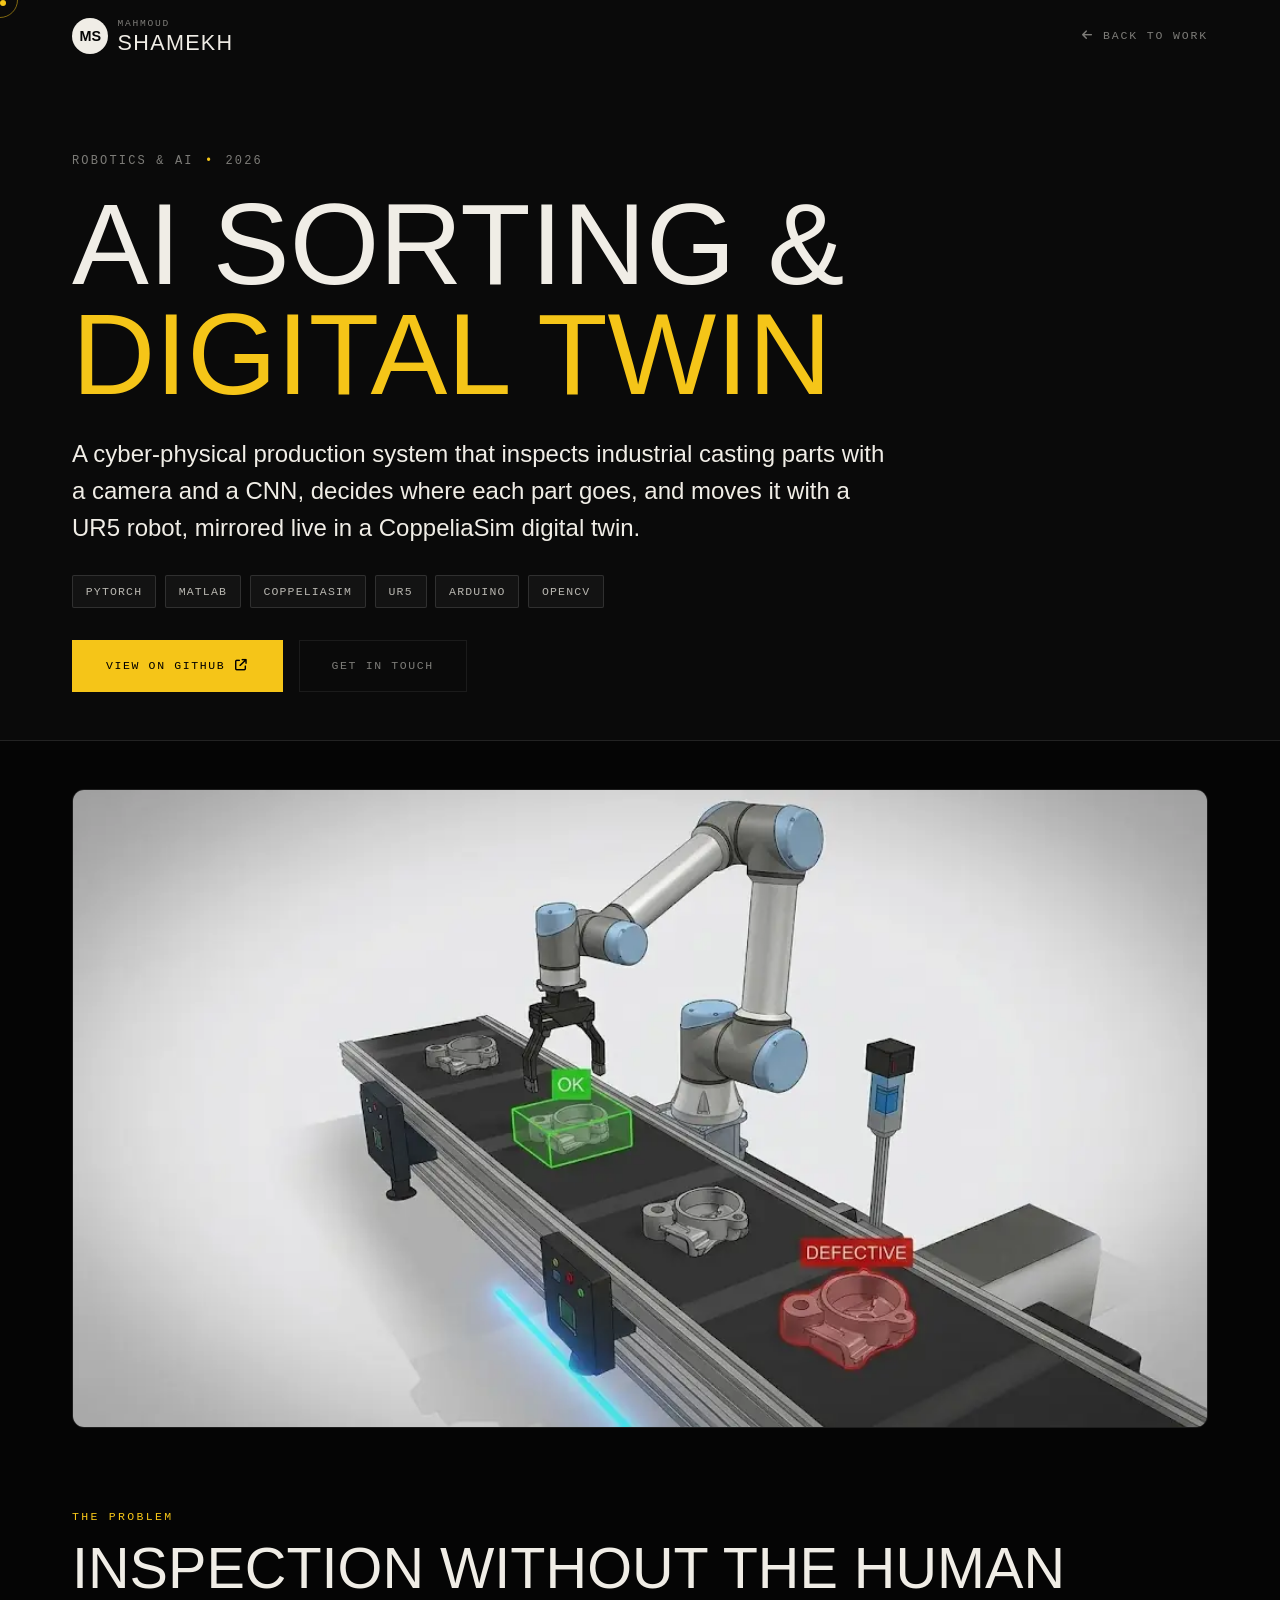
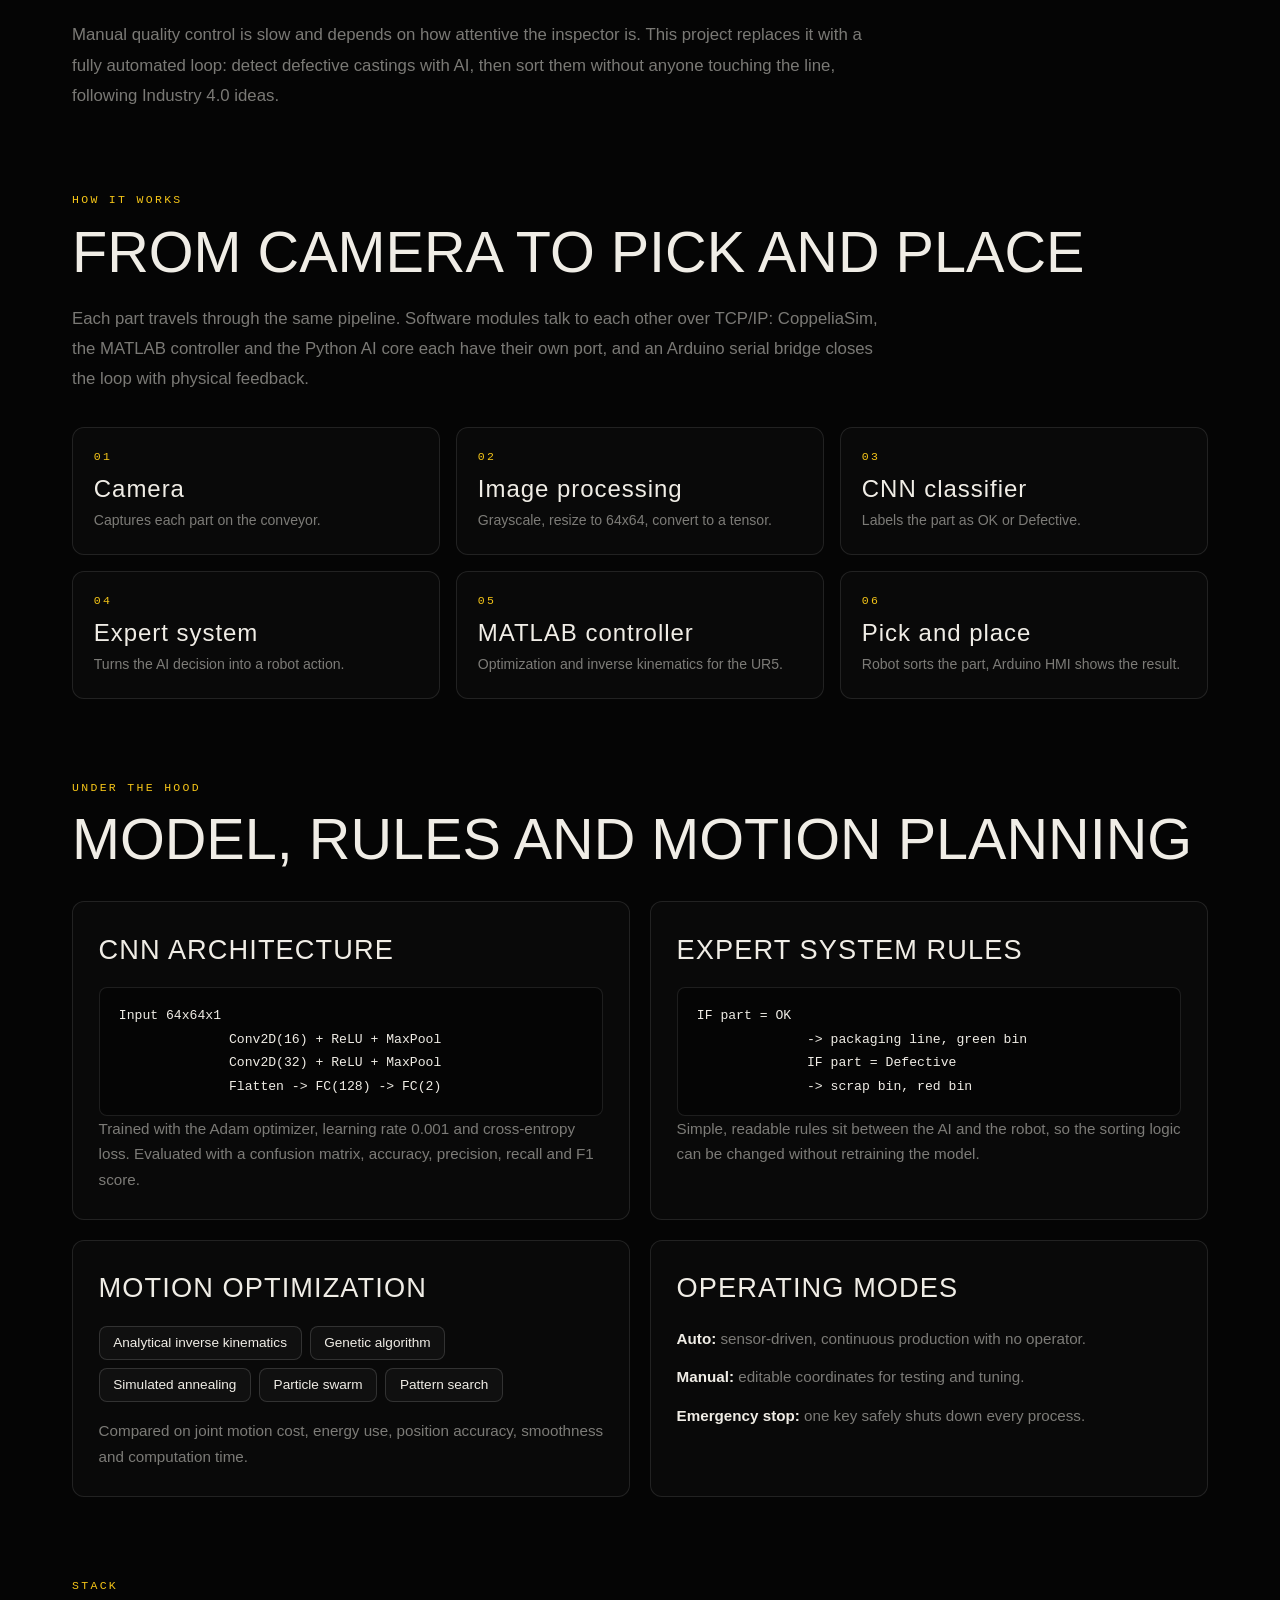
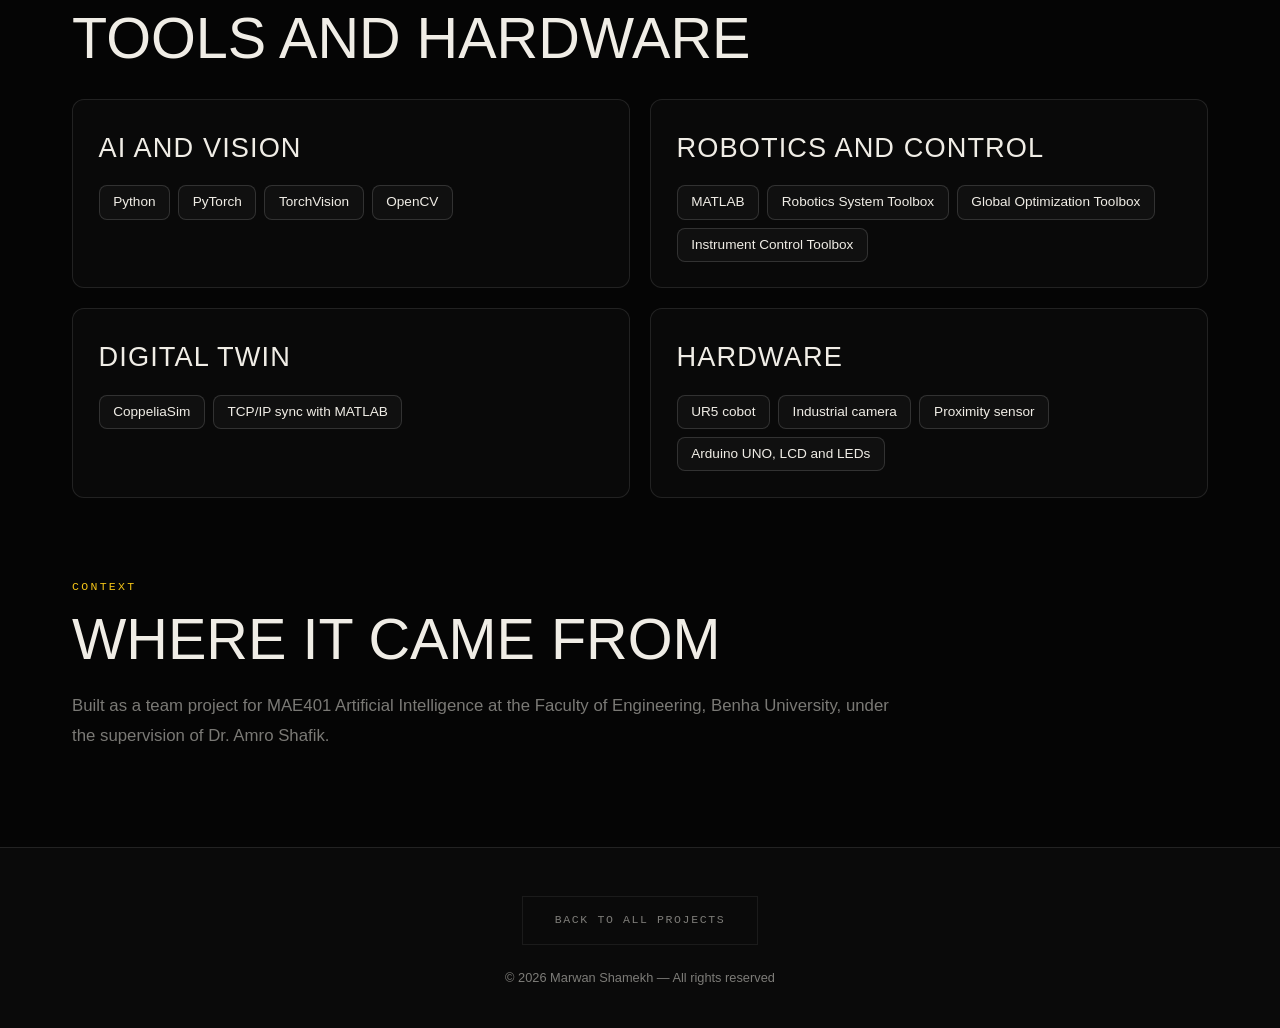
==== commit 84a560ca: "V7" ====
--- a/projects/ai-sorting-digital-twin.html
+++ b/projects/ai-sorting-digital-twin.html
@@ -88,7 +88,8 @@
 
     <section class="pj-cover">
       <div class="container">
-        <img src="../assets/images/project(4).webp" alt="AI Sorting and Digital Twin project overview" decoding="async" />
+        <img src="../assets/images/project(4).webp" alt="AI Sorting and Digital Twin project overview"
+          decoding="async" />
       </div>
     </section>
 
@@ -132,18 +133,18 @@
           <div class="pj-card">
             <h3>CNN architecture</h3>
             <div class="pj-code">Input 64x64x1
-Conv2D(16) + ReLU + MaxPool
-Conv2D(32) + ReLU + MaxPool
-Flatten -> FC(128) -> FC(2)</div>
+              Conv2D(16) + ReLU + MaxPool
+              Conv2D(32) + ReLU + MaxPool
+              Flatten -> FC(128) -> FC(2)</div>
             <p>Trained with the Adam optimizer, learning rate 0.001 and cross-entropy loss. Evaluated with a confusion
               matrix, accuracy, precision, recall and F1 score.</p>
           </div>
           <div class="pj-card">
             <h3>Expert system rules</h3>
             <div class="pj-code">IF part = OK
-  -> packaging line, green bin
-IF part = Defective
-  -> scrap bin, red bin</div>
+              -> packaging line, green bin
+              IF part = Defective
+              -> scrap bin, red bin</div>
             <p>Simple, readable rules sit between the AI and the robot, so the sorting logic can be changed without
               retraining the model.</p>
           </div>
@@ -221,11 +222,11 @@
   <footer class="pj-footer">
     <div class="container">
       <a href="../index.html#projects" class="btn-ghost">BACK TO ALL PROJECTS</a>
-      <p>&copy; 2026 Mahmoud Shamekh &mdash; All rights reserved</p>
+      <p>&copy; 2026 Marwan Shamekh &mdash; All rights reserved</p>
     </div>
   </footer>
 
   <script src="../js/app.js"></script>
 </body>
 
-</html>
+</html>
